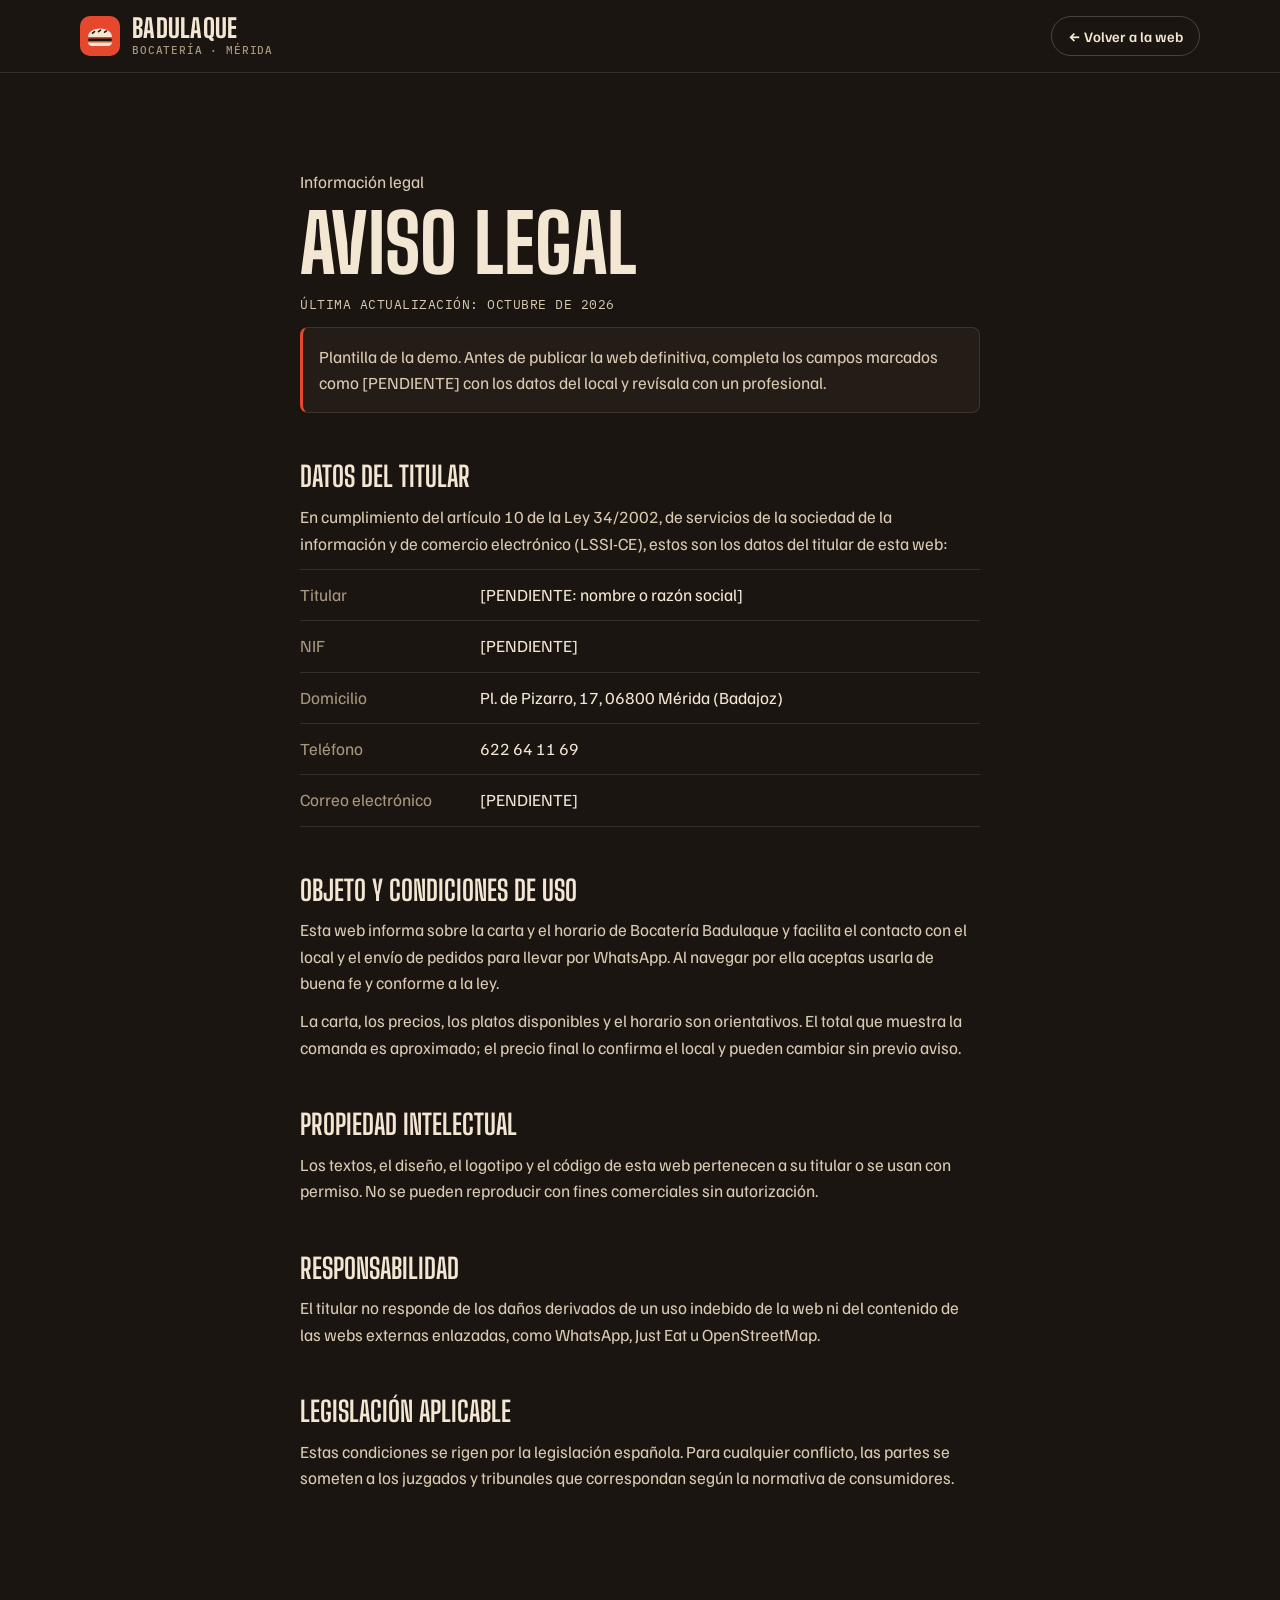
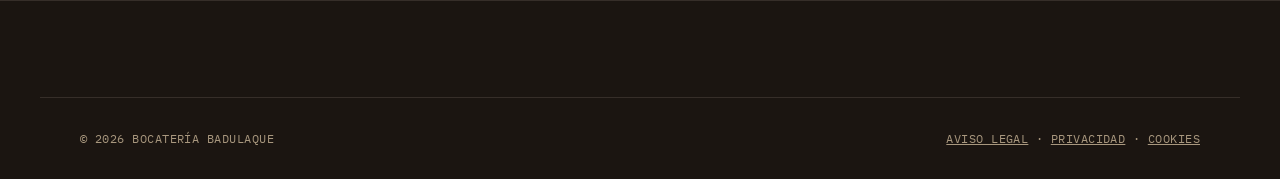
==== aviso-legal.html @ 823ca011 "Web demo de Bocatería Badulaque Co-Authored-By: Claude Opus 5.5 <noreply@anthropic.com> Claude-Sessi" ====
<!doctype html>
<html lang="es">
<head>
  <meta charset="utf-8">
  <meta name="viewport" content="width=device-width, initial-scale=1">
  <title>Aviso legal — Bocatería Badulaque</title>
  <meta name="robots" content="noindex">
  <meta name="theme-color" content="#1B1511">
  <link rel="icon" href="favicon.svg" type="image/svg+xml">
  <link rel="preconnect" href="https://fonts.googleapis.com">
  <link rel="preconnect" href="https://fonts.gstatic.com" crossorigin>
  <link rel="stylesheet" href="https://fonts.googleapis.com/css2?family=Big+Shoulders+Display:wght@700;800;900&family=Familjen+Grotesk:wght@400;500;600&family=IBM+Plex+Mono:wght@400;500&display=swap">
  <link rel="stylesheet" href="style.css">
</head>
<body class="legal-page">
  <header class="site-header is-scrolled">
    <div class="wrap site-header__inner">
      <a class="logo" href="index.html" aria-label="Bocatería Badulaque, volver a la web">
        <img class="logo__mark" src="favicon.svg" alt="" width="40" height="40">
        <span class="logo__word">Badulaque<small>Bocatería · Mérida</small></span>
      </a>
      <a class="btn btn--ghost btn--small" href="index.html">← Volver a la web</a>
    </div>
  </header>
  <main class="legal-doc" id="contenido">
    <p class="eyebrow">Información legal</p>
    <h1>Aviso legal</h1>
    <p class="legal-updated mono">Última actualización: octubre de 2026</p>
    <p class="legal-note">Plantilla de la demo. Antes de publicar la web definitiva, completa los campos marcados como [PENDIENTE] con los datos del local y revísala con un profesional.</p>

    <h2>Datos del titular</h2>
    <p>En cumplimiento del artículo 10 de la Ley 34/2002, de servicios de la sociedad de la información y de comercio electrónico (LSSI-CE), estos son los datos del titular de esta web:</p>
    <dl>
      <div><dt>Titular</dt><dd>[PENDIENTE: nombre o razón social]</dd></div>
      <div><dt>NIF</dt><dd>[PENDIENTE]</dd></div>
      <div><dt>Domicilio</dt><dd>Pl. de Pizarro, 17, 06800 Mérida (Badajoz)</dd></div>
      <div><dt>Teléfono</dt><dd>622 64 11 69</dd></div>
      <div><dt>Correo electrónico</dt><dd>[PENDIENTE]</dd></div>
    </dl>

    <h2>Objeto y condiciones de uso</h2>
    <p>Esta web informa sobre la carta y el horario de Bocatería Badulaque y facilita el contacto con el local y el envío de pedidos para llevar por WhatsApp. Al navegar por ella aceptas usarla de buena fe y conforme a la ley.</p>
    <p>La carta, los precios, los platos disponibles y el horario son orientativos. El total que muestra la comanda es aproximado; el precio final lo confirma el local y pueden cambiar sin previo aviso.</p>

    <h2>Propiedad intelectual</h2>
    <p>Los textos, el diseño, el logotipo y el código de esta web pertenecen a su titular o se usan con permiso. No se pueden reproducir con fines comerciales sin autorización.</p>

    <h2>Responsabilidad</h2>
    <p>El titular no responde de los daños derivados de un uso indebido de la web ni del contenido de las webs externas enlazadas, como WhatsApp, Just Eat u OpenStreetMap.</p>

    <h2>Legislación aplicable</h2>
    <p>Estas condiciones se rigen por la legislación española. Para cualquier conflicto, las partes se someten a los juzgados y tribunales que correspondan según la normativa de consumidores.</p>
  </main>
  <footer class="site-footer">
    <div class="wrap site-footer__bottom mono">
      <p>© 2026 Bocatería Badulaque</p>
      <p><a href="aviso-legal.html">Aviso legal</a> · <a href="privacidad.html">Privacidad</a> · <a href="cookies.html">Cookies</a></p>
    </div>
  </footer>
</body>
</html>
---- style.css ----
/* =========================================================
   Bocatería Badulaque · estilos
   Colores, tipografías y espaciado en :root
   ========================================================= */
:root {
  /* Paleta: corteza tostada + miga + un acento tomate */
  --corteza: #1B1511;
  --corteza-2: #241C16;
  --corteza-3: #33281F;
  --miga: #F3E7D3;
  --miga-2: #D9CAB1;
  --miga-3: #A8977E;
  --tomate: #E5482D;
  --tomate-hover: #F05A3F;
  --tomate-active: #C73B22;
  --linea: rgba(243, 231, 211, .12);
  --linea-fuerte: rgba(243, 231, 211, .22);
  --verde: #8DBF5A;

  --f-display: 'Big Shoulders Display', 'Arial Narrow', sans-serif;
  --f-text: 'Familjen Grotesk', system-ui, sans-serif;
  --f-mono: 'IBM Plex Mono', ui-monospace, monospace;

  --r: 14px;
  --r-s: 8px;
  --r-pill: 999px;

  --s-1: 4px; --s-2: 8px; --s-3: 12px; --s-4: 16px; --s-5: 24px;
  --s-6: 32px; --s-7: 48px; --s-8: 64px; --s-9: 96px; --s-10: 128px;

  --wrap: 1200px;
  --gutter: clamp(16px, 4vw, 40px);
  --ease-out: cubic-bezier(.22, 1, .36, 1);
  --sombra: 0 1px 0 rgba(255,255,255,.04) inset, 0 2px 4px rgba(0,0,0,.25), 0 18px 40px -18px rgba(0,0,0,.6);
}

*, *::before, *::after { box-sizing: border-box; }
html { -webkit-text-size-adjust: 100%; scroll-behavior: smooth; scroll-padding-top: 88px; }
@media (prefers-reduced-motion: reduce) { html { scroll-behavior: auto; } }
body {
  margin: 0;
  background: var(--corteza);
  color: var(--miga);
  font: 400 17px/1.55 var(--f-text);
  -webkit-font-smoothing: antialiased;
  overflow-x: hidden;
}
img, svg { display: block; max-width: 100%; }
a { color: inherit; }
h1, h2, h3, h4, p { margin: 0; }
button, input, select { font: inherit; color: inherit; }
::selection { background: var(--tomate); color: var(--corteza); }

.wrap { width: 100%; max-width: var(--wrap); margin: 0 auto; padding: 0 var(--gutter); }
.mono { font-family: var(--f-mono); font-size: 12.5px; letter-spacing: .04em; text-transform: uppercase; }
.num { font-variant-numeric: tabular-nums; }
.visually-hidden { position: absolute !important; width: 1px; height: 1px; overflow: hidden; clip: rect(0 0 0 0); white-space: nowrap; }
.skip { position: absolute; left: 12px; top: -60px; z-index: 100; background: var(--miga); color: var(--corteza); padding: 10px 14px; border-radius: var(--r-s); }
.skip:focus { top: 12px; }
:focus-visible { outline: 2px solid var(--tomate); outline-offset: 3px; border-radius: 4px; }

/* ---------- Botones ---------- */
.btn {
  --h: 50px;
  display: inline-flex; align-items: center; justify-content: center; gap: var(--s-2);
  min-height: var(--h); padding: 0 var(--s-5);
  border-radius: var(--r-pill); border: 1px solid transparent;
  font-weight: 600; font-size: 16px; text-decoration: none; cursor: pointer;
  transition: background-color .18s, border-color .18s, color .18s, transform .12s var(--ease-out);
  white-space: nowrap;
}
.btn:active { transform: scale(.97); }
.btn--primary { background: var(--tomate); color: var(--corteza); }
.btn--primary:hover { background: var(--tomate-hover); }
.btn--primary:active { background: var(--tomate-active); }
.btn--ghost { border-color: var(--linea-fuerte); color: var(--miga); background: transparent; }
.btn--ghost:hover { border-color: var(--miga-2); background: rgba(243,231,211,.05); }
.btn--small { --h: 40px; padding: 0 var(--s-4); font-size: 14.5px; }
.btn--block { width: 100%; }
.btn[disabled], .btn[aria-disabled="true"] { opacity: .4; cursor: not-allowed; transform: none; }
.linkish { background: none; border: 0; padding: 0; cursor: pointer; text-decoration: underline; text-underline-offset: 3px; font: inherit; }

/* ---------- Barra de propuesta ---------- */
.concept-bar { background: var(--tomate); color: var(--corteza); text-align: center; padding: 6px var(--gutter); font-size: 11.5px; }

/* ---------- Cabecera ---------- */
.site-header { position: sticky; top: 0; z-index: 40; transition: background-color .2s, border-color .2s, backdrop-filter .2s; border-bottom: 1px solid transparent; }
.site-header.is-scrolled { background: rgba(27, 21, 17, .86); backdrop-filter: blur(12px); -webkit-backdrop-filter: blur(12px); border-bottom-color: var(--linea); }
.site-header__inner { display: flex; align-items: center; gap: var(--s-5); min-height: 72px; }
.logo { display: flex; align-items: center; gap: var(--s-3); text-decoration: none; margin-right: auto; }
.logo__mark { width: 40px; height: 40px; }
.logo__word { font: 800 26px/1 var(--f-display); text-transform: uppercase; letter-spacing: .01em; display: flex; flex-direction: column; }
.logo__word small { font: 500 10.5px/1.4 var(--f-mono); letter-spacing: .08em; color: var(--miga-3); margin-top: 2px; }
.site-nav { display: flex; gap: var(--s-5); }
.site-nav a { text-decoration: none; color: var(--miga-2); font-weight: 500; font-size: 15px; padding: 6px 0; border-bottom: 1px solid transparent; transition: color .15s, border-color .15s; }
.site-nav a:hover { color: var(--miga); border-bottom-color: var(--tomate); }

/* ---------- Hero ---------- */
.hero { padding: clamp(32px, 6vw, 72px) 0 clamp(48px, 7vw, 96px); position: relative; }
.hero__grid { display: grid; grid-template-columns: 1.05fr .95fr; gap: clamp(24px, 4vw, 64px); align-items: center; }
.status { display: inline-flex; align-items: center; gap: var(--s-2); padding: 7px 12px 7px 10px; border: 1px solid var(--linea-fuerte); border-radius: var(--r-pill); color: var(--miga-2); margin-bottom: var(--s-6); }
.status__dot { width: 8px; height: 8px; border-radius: 50%; background: var(--miga-3); }
.status[data-state="open"] { color: var(--miga); border-color: rgba(141,191,90,.45); }
.status[data-state="open"] .status__dot { background: var(--verde); box-shadow: 0 0 0 0 rgba(141,191,90,.6); animation: pulse 2.4s infinite; }
@keyframes pulse { 70% { box-shadow: 0 0 0 8px rgba(141,191,90,0); } 100% { box-shadow: 0 0 0 0 rgba(141,191,90,0); } }

.hero__title { font-family: var(--f-display); font-weight: 900; text-transform: uppercase; line-height: .86; letter-spacing: -.01em; font-size: clamp(76px, 12.5vw, 172px); display: flex; flex-direction: column; }
.hero__title span:nth-child(2) { color: var(--tomate); }
.hero__title-small { font-size: clamp(22px, 2.6vw, 34px); font-weight: 700; letter-spacing: .02em; line-height: 1.1; color: var(--miga-2); margin-top: var(--s-4); }
.hero__lead { max-width: 30em; color: var(--miga-2); font-size: clamp(17px, 1.4vw, 19px); margin-top: var(--s-5); }
.hero__actions { display: flex; flex-wrap: wrap; gap: var(--s-3); margin-top: var(--s-6); }
.hero__facts { display: grid; grid-template-columns: repeat(3, auto); justify-content: start; gap: var(--s-6); margin: var(--s-7) 0 0; padding-top: var(--s-5); border-top: 1px solid var(--linea); }
.hero__facts dt { font: 500 11.5px/1 var(--f-mono); letter-spacing: .08em; text-transform: uppercase; color: var(--miga-3); margin-bottom: var(--s-2); }
.hero__facts dd { margin: 0; color: var(--miga-2); font-size: 15px; }
.hero__facts strong { font: 800 30px/1 var(--f-display); color: var(--miga); margin-right: 2px; }

.hero__art { margin: 0; position: relative; }
.hero__art::before { content: ""; position: absolute; inset: 6% 4% 10%; border-radius: 50%; background: radial-gradient(closest-side, rgba(229,72,45,.22), rgba(229,72,45,0)); filter: blur(10px); }
.bocata { position: relative; width: 100%; height: auto; overflow: visible; }
.bocata__shadow { fill: rgba(0,0,0,.45); }
.ticket-tag { position: absolute; right: 4%; top: 6%; display: flex; flex-direction: column; gap: 2px; background: var(--miga); color: var(--corteza); padding: 10px 14px 12px; border-radius: 4px; transform: rotate(6deg); box-shadow: var(--sombra); font-size: 11.5px; }
.ticket-tag span:first-child { font-weight: 500; font-size: 15px; }

/* Montaje del bocata al cargar: cada capa cae en orden */
.js .bocata .layer { transform-box: fill-box; }
.js .bocata.is-built .layer { animation: drop .7s var(--ease-out) both; }
.js .bocata .layer--base { animation-delay: .05s !important; }
.js .bocata .layer--lechuga { animation-delay: .17s !important; }
.js .bocata .layer--tomate { animation-delay: .29s !important; }
.js .bocata .layer--lomo { animation-delay: .41s !important; }
.js .bocata .layer--queso { animation-delay: .53s !important; }
.js .bocata .layer--alioli { animation-delay: .65s !important; }
.js .bocata .layer--top { animation-delay: .8s !important; animation-duration: .8s !important; }
.js .bocata:not(.is-built) .layer { opacity: 0; }
@keyframes drop { from { opacity: 0; transform: translateY(-60px); } 60% { opacity: 1; } to { opacity: 1; transform: none; } }
.bocata:hover .layer--top { transform: translateY(-14px) rotate(-1.5deg); transition: transform .4s var(--ease-out); }
.bocata .layer--top { transition: transform .5s var(--ease-out); }
@media (prefers-reduced-motion: reduce) { .js .bocata .layer { animation: none !important; opacity: 1 !important; } }

/* ---------- Ventajas ---------- */
.perks { list-style: none; margin: 0 auto; display: grid; grid-template-columns: repeat(5, 1fr); border-top: 1px solid var(--linea); border-bottom: 1px solid var(--linea); padding-top: 0; padding-bottom: 0; }
.perks li { padding: var(--s-5) var(--s-4); font-weight: 500; display: flex; flex-direction: column; gap: var(--s-2); border-left: 1px solid var(--linea); font-size: 15.5px; }
.perks li:first-child { border-left: 0; padding-left: 0; }
.perks__k { color: var(--tomate); }

/* ---------- Secciones ---------- */
.section { padding: clamp(80px, 10vw, 144px) 0; }
.section__head { max-width: 720px; margin-bottom: var(--s-8); }
.eyebrow { color: var(--tomate); margin-bottom: var(--s-4); }
.section__title { font: 800 clamp(44px, 6vw, 84px)/.92 var(--f-display); text-transform: uppercase; letter-spacing: -.005em; }
.section__lead { color: var(--miga-2); margin-top: var(--s-5); max-width: 36em; font-size: 18px; }

/* ---------- Carta + comanda ---------- */
.carta__grid { display: grid; grid-template-columns: minmax(0, 1fr) 380px; gap: clamp(24px, 4vw, 56px); align-items: start; }
.tabs { display: flex; gap: var(--s-2); flex-wrap: wrap; margin-bottom: var(--s-6); }
.tab { min-height: 42px; padding: 0 var(--s-4); border-radius: var(--r-pill); border: 1px solid var(--linea-fuerte); background: transparent; cursor: pointer; font-weight: 500; font-size: 15px; color: var(--miga-2); transition: background-color .15s, color .15s, border-color .15s; }
.tab:hover { color: var(--miga); border-color: var(--miga-3); }
.tab[aria-selected="true"] { background: var(--miga); color: var(--corteza); border-color: var(--miga); }
.tab .num { opacity: .55; margin-left: 6px; font-size: 13px; }

.carta__panel { min-height: 420px; transition: opacity .15s, transform .15s; }
.carta__panel.is-leaving { opacity: 0; transform: translateY(6px); }
.carta__intro { color: var(--miga-2); margin-bottom: var(--s-5); max-width: 38em; }
.items { list-style: none; margin: 0; padding: 0; border-top: 1px solid var(--linea); }
.item { display: grid; grid-template-columns: 1fr auto auto; gap: var(--s-4); align-items: center; padding: var(--s-5) 0; border-bottom: 1px solid var(--linea); }
.item h3 { font: 700 26px/1.05 var(--f-display); text-transform: uppercase; letter-spacing: .01em; }
.item h3 .badge { font: 500 10.5px/1 var(--f-mono); letter-spacing: .08em; vertical-align: middle; margin-left: 8px; padding: 4px 6px; border-radius: 4px; background: var(--tomate); color: var(--corteza); position: relative; top: -3px; }
.item p { color: var(--miga-3); font-size: 15px; margin-top: 4px; }
.item__price { font: 500 16px/1 var(--f-mono); color: var(--miga); }
.add { width: 44px; height: 44px; border-radius: 50%; border: 1px solid var(--linea-fuerte); background: transparent; cursor: pointer; display: grid; place-items: center; transition: background-color .15s, border-color .15s, transform .12s var(--ease-out); position: relative; }
.add:hover { background: var(--tomate); border-color: var(--tomate); color: var(--corteza); }
.add:active { transform: scale(.9); }
.add svg { width: 16px; height: 16px; }
.add[data-qty]:not([data-qty="0"])::after { content: attr(data-qty); position: absolute; top: -4px; right: -4px; min-width: 20px; height: 20px; padding: 0 5px; border-radius: 10px; background: var(--miga); color: var(--corteza); font: 600 11.5px/20px var(--f-mono); text-align: center; }
.carta__note { color: var(--miga-3); margin-top: var(--s-5); font-size: 11.5px; }

.comanda { position: sticky; top: 96px; }
.comanda__paper {
  background: var(--miga); color: var(--corteza);
  padding: var(--s-6) var(--s-5) var(--s-5);
  border-radius: 4px 4px 0 0; position: relative; box-shadow: var(--sombra);
}
.comanda__paper::after { content: ""; position: absolute; left: 0; right: 0; bottom: -10px; height: 10px; background: radial-gradient(circle at 7px 0, transparent 6px, var(--miga) 6.5px) 0 0 / 14px 10px repeat-x; }
.comanda__head { display: flex; justify-content: space-between; padding-bottom: var(--s-4); border-bottom: 1px dashed rgba(27,21,17,.35); font-size: 11.5px; }
.comanda__head p:first-child { font-weight: 500; font-size: 13px; }
.comanda__empty { padding: var(--s-6) 0; color: #6B5A45; font-size: 15px; }
.comanda__lines { list-style: none; margin: 0; padding: var(--s-3) 0; }
.comanda__lines li { display: grid; grid-template-columns: auto 1fr auto auto; gap: var(--s-3); align-items: center; padding: 8px 0; font-size: 15px; }
.comanda__lines .q { font: 500 13px/1 var(--f-mono); }
.comanda__lines .p { font: 500 13.5px/1 var(--f-mono); font-variant-numeric: tabular-nums; }
.comanda__lines button { width: 28px; height: 28px; border-radius: 50%; border: 1px solid rgba(27,21,17,.25); background: transparent; cursor: pointer; display: grid; place-items: center; color: var(--corteza); transition: background-color .15s; }
.comanda__lines button:hover { background: rgba(27,21,17,.08); }
.comanda__lines li.is-new { animation: lineIn .35s var(--ease-out); }
@keyframes lineIn { from { background: rgba(229,72,45,.18); } to { background: transparent; } }
.comanda__total { display: flex; justify-content: space-between; align-items: baseline; padding: var(--s-4) 0; border-top: 1px dashed rgba(27,21,17,.35); border-bottom: 1px dashed rgba(27,21,17,.35); }
.comanda__total strong { font: 800 34px/1 var(--f-display); letter-spacing: 0; text-transform: none; }
.comanda__fields { display: grid; grid-template-columns: 1fr 1fr; gap: var(--s-3); margin: var(--s-5) 0; }
.comanda__fields label { display: flex; flex-direction: column; gap: 6px; }
.comanda__fields .mono { font-size: 10.5px; color: #6B5A45; }
.comanda__fields input, .comanda__fields select { min-height: 44px; padding: 0 12px; border-radius: var(--r-s); border: 1px solid rgba(27,21,17,.25); background: #FBF4E8; color: var(--corteza); width: 100%; }
.comanda__fields input:focus-visible, .comanda__fields select:focus-visible { outline: 2px solid var(--tomate); outline-offset: 1px; }
.comanda .btn--primary { color: var(--corteza); }
.comanda__clear { display: block; margin: var(--s-3) auto 0; background: none; border: 0; cursor: pointer; color: #6B5A45; text-decoration: underline; text-underline-offset: 3px; font-size: 11.5px; }
.comanda__clear:hover { color: var(--corteza); }

/* ---------- Opiniones ---------- */
.opiniones { background: var(--corteza-2); border-top: 1px solid var(--linea); border-bottom: 1px solid var(--linea); }
.opiniones__grid { display: grid; grid-template-columns: 5fr 7fr; gap: clamp(32px, 5vw, 80px); align-items: start; }
.score { font: 900 clamp(140px, 18vw, 240px)/.8 var(--f-display); color: var(--tomate); display: flex; align-items: flex-start; }
.score small { font-size: .28em; color: var(--miga-3); margin-left: 8px; margin-top: .3em; }
.score__meta { color: var(--miga-2); margin-top: var(--s-5); max-width: 22em; }
.opiniones__quotes { display: grid; grid-template-columns: 1fr 1fr; gap: var(--s-4); }
.quote { margin: 0; padding: var(--s-6); border: 1px solid var(--linea); border-radius: var(--r); background: var(--corteza); }
.quote p { font: 700 clamp(26px, 2.6vw, 34px)/1.05 var(--f-display); text-transform: uppercase; }
.quote footer { color: var(--miga-3); margin-top: var(--s-5); font-size: 11.5px; }
.quote--big { grid-column: 1 / -1; padding: var(--s-7) var(--s-6); }
.quote--big p { font-size: clamp(40px, 5vw, 68px); line-height: .95; }
.quote--tags > p.mono { font: 500 11.5px/1.4 var(--f-mono); text-transform: uppercase; color: var(--tomate); margin-bottom: var(--s-4); }
.quote--tags ul { list-style: none; margin: 0; padding: 0; display: flex; flex-wrap: wrap; gap: var(--s-2); }
.quote--tags li { padding: 6px 12px; border-radius: var(--r-pill); border: 1px solid var(--linea-fuerte); font-size: 14.5px; }

/* ---------- Horario y mapa ---------- */
.donde__grid { display: grid; grid-template-columns: 1fr 1fr; gap: clamp(32px, 5vw, 80px); align-items: stretch; }
.hours { width: 100%; border-collapse: collapse; margin-top: var(--s-6); }
.hours th, .hours td { text-align: left; padding: 14px 0; border-bottom: 1px solid var(--linea); font-weight: 400; }
.hours td { text-align: right; font-family: var(--f-mono); font-size: 15px; }
.hours th { color: var(--miga-2); }
.hours tr.is-today th, .hours tr.is-today td { color: var(--miga); font-weight: 600; }
.hours tr.is-today th::before { content: "Hoy"; font: 500 10.5px/1 var(--f-mono); letter-spacing: .08em; text-transform: uppercase; background: var(--tomate); color: var(--corteza); padding: 3px 6px; border-radius: 4px; margin-right: 10px; position: relative; top: -2px; }
.donde__actions { display: flex; flex-wrap: wrap; gap: var(--s-3); margin-top: var(--s-6); }
.map { position: relative; min-height: 420px; border-radius: var(--r); overflow: hidden; border: 1px solid var(--linea); background:
  repeating-linear-gradient(0deg, transparent 0 39px, rgba(243,231,211,.05) 39px 40px),
  repeating-linear-gradient(90deg, transparent 0 39px, rgba(243,231,211,.05) 39px 40px),
  var(--corteza-2); }
.map iframe { position: absolute; inset: 0; width: 100%; height: 100%; border: 0; filter: grayscale(.4) contrast(1.05); }
.map__placeholder { position: absolute; inset: 0; display: flex; flex-direction: column; align-items: center; justify-content: center; gap: var(--s-4); text-align: center; padding: var(--s-6); color: var(--miga-2); }
.map__placeholder::before { content: ""; width: 18px; height: 18px; border-radius: 50% 50% 50% 0; background: var(--tomate); transform: rotate(-45deg); box-shadow: 0 0 0 10px rgba(229,72,45,.15); margin-bottom: var(--s-3); }
.map__link { color: var(--miga-3); font-size: 11.5px; }
.map__link:hover { color: var(--miga); }

/* ---------- FAQ ---------- */
.faq { padding-top: 0; }
.faq__grid { display: grid; grid-template-columns: 5fr 7fr; gap: clamp(32px, 5vw, 80px); border-top: 1px solid var(--linea); padding-top: clamp(64px, 8vw, 112px); }
.faq__list details { border-bottom: 1px solid var(--linea); }
.faq__list details:first-child { border-top: 1px solid var(--linea); }
.faq__list summary { list-style: none; cursor: pointer; padding: var(--s-5) 40px var(--s-5) 0; font-weight: 600; font-size: 19px; position: relative; transition: color .15s; }
.faq__list summary::-webkit-details-marker { display: none; }
.faq__list summary::after { content: ""; position: absolute; right: 6px; top: 50%; width: 12px; height: 12px; border-right: 2px solid var(--tomate); border-bottom: 2px solid var(--tomate); transform: translateY(-70%) rotate(45deg); transition: transform .25s var(--ease-out); }
.faq__list details[open] summary::after { transform: translateY(-30%) rotate(-135deg); }
.faq__list summary:hover { color: var(--tomate-hover); }
.faq__list details p { color: var(--miga-2); padding: 0 40px var(--s-5) 0; max-width: 36em; }

/* ---------- Pie ---------- */
.site-footer { border-top: 1px solid var(--linea); padding-top: var(--s-8); }
.site-footer__top { display: flex; justify-content: space-between; align-items: flex-end; gap: var(--s-6); flex-wrap: wrap; }
.site-footer__big { font: 900 clamp(72px, 15vw, 200px)/.8 var(--f-display); text-transform: uppercase; color: var(--corteza-3); letter-spacing: -.01em; }
.site-footer__cols { display: flex; gap: var(--s-7); color: var(--miga-2); padding-bottom: var(--s-3); }
.site-footer__cols a { text-decoration: none; }
.site-footer__cols a:hover { color: var(--tomate-hover); }
.site-footer__bottom { display: flex; justify-content: space-between; gap: var(--s-4); flex-wrap: wrap; padding-top: var(--s-6); padding-bottom: var(--s-6); margin-top: var(--s-6); border-top: 1px solid var(--linea); color: var(--miga-3); font-size: 11.5px; }
.site-footer__bottom a, .site-footer__bottom .linkish { color: var(--miga-3); text-transform: uppercase; letter-spacing: .04em; }
.site-footer__bottom a:hover, .site-footer__bottom .linkish:hover { color: var(--miga); }

/* ---------- CTA móvil ---------- */
.mobile-cta { display: none; }

/* ---------- Banner contenido externo ---------- */
.cookie-banner { position: fixed; left: 16px; right: 16px; bottom: 16px; z-index: 60; max-width: 520px; margin-left: auto; background: var(--miga); color: var(--corteza); padding: var(--s-5); border-radius: var(--r); box-shadow: var(--sombra); display: flex; flex-direction: column; gap: var(--s-4); font-size: 15px; animation: bannerIn .3s var(--ease-out); }
.cookie-banner[hidden] { display: none; }
.cookie-banner.is-leaving { opacity: 0; transform: translateY(8px); transition: opacity .18s, transform .18s; }
.cookie-banner__actions { display: flex; gap: var(--s-2); justify-content: flex-end; }
.cookie-banner .btn--ghost { color: var(--corteza); border-color: rgba(27,21,17,.3); }
.cookie-banner .btn--ghost:hover { background: rgba(27,21,17,.06); border-color: var(--corteza); }
@keyframes bannerIn { from { opacity: 0; transform: translateY(12px); } }

/* ---------- Entradas al hacer scroll ---------- */
.js .reveal { opacity: 0; transform: translateY(18px); transition: opacity .6s var(--ease-out), transform .6s var(--ease-out); }
.js .reveal.is-in { opacity: 1; transform: none; }
@media (prefers-reduced-motion: reduce) { .js .reveal { opacity: 1; transform: none; transition: none; } }

/* ---------- Páginas legales ---------- */
.legal-doc { max-width: 760px; margin: 0 auto; padding: var(--s-9) var(--gutter); }
.legal-doc h1 { font: 800 clamp(48px, 7vw, 80px)/.9 var(--f-display); text-transform: uppercase; }
.legal-doc h2 { font: 700 28px/1.1 var(--f-display); text-transform: uppercase; margin: var(--s-7) 0 var(--s-3); }
.legal-doc p, .legal-doc li { color: var(--miga-2); margin-bottom: var(--s-3); }
.legal-updated { color: var(--miga-3); margin: var(--s-4) 0 var(--s-5); }
.legal-note { background: var(--corteza-2); border: 1px solid var(--linea); border-left: 3px solid var(--tomate); padding: var(--s-4); border-radius: var(--r-s); }
.legal-doc dl { margin: 0; border-top: 1px solid var(--linea); }
.legal-doc dl div { display: grid; grid-template-columns: 180px 1fr; padding: 12px 0; border-bottom: 1px solid var(--linea); }
.legal-doc dt { color: var(--miga-3); }
.legal-doc dd { margin: 0; }
.legal-doc table { width: 100%; border-collapse: collapse; font-size: 15px; display: block; overflow-x: auto; }
.legal-doc th, .legal-doc td { text-align: left; padding: 10px 12px 10px 0; border-bottom: 1px solid var(--linea); vertical-align: top; }
.legal-doc th { color: var(--miga-3); font-weight: 500; }
.legal-doc a { color: var(--tomate-hover); }
.legal-page .site-header { position: static; }

/* =========================================================
   Responsive
   ========================================================= */
@media (max-width: 1040px) {
  .carta__grid { grid-template-columns: minmax(0, 1fr) 330px; }
  .perks { grid-template-columns: repeat(3, 1fr); }
  .perks li:nth-child(4) { border-left: 0; padding-left: 0; }
  .perks li:nth-child(n+4) { border-top: 1px solid var(--linea); }
}

@media (max-width: 860px) {
  .site-nav { display: none; }
  .hero__grid { grid-template-columns: 1fr; }
  .hero__art { order: -1; max-width: 380px; margin: 0 auto -8px; width: 92%; }
  .hero__copy { text-align: left; }
  .carta__grid { grid-template-columns: minmax(0, 1fr); }
  .carta__menu { min-width: 0; }
  .comanda { position: static; }
  .opiniones__grid, .donde__grid, .faq__grid { grid-template-columns: minmax(0, 1fr); }
  .map { min-height: 320px; }
  .mobile-cta {
    position: fixed; left: 12px; right: 12px; bottom: 12px; z-index: 50;
    display: flex; justify-content: space-between; align-items: center;
    min-height: 56px; padding: 0 var(--s-5); border-radius: var(--r-pill);
    background: var(--tomate); color: var(--corteza); text-decoration: none; font-weight: 600;
    box-shadow: 0 10px 30px -8px rgba(0,0,0,.6);
    transform: translateY(140%); transition: transform .3s var(--ease-out);
  }
  .mobile-cta.is-visible { transform: none; }
  .mobile-cta:active { background: var(--tomate-active); }
  .mobile-cta .num { font-family: var(--f-mono); font-size: 14px; }
  body { padding-bottom: 0; }
}

@media (max-width: 560px) {
  body { font-size: 16px; }
  .site-header__inner { min-height: 64px; gap: var(--s-3); }
  .logo__word { font-size: 22px; }
  .logo__word small { display: none; }
  .logo__mark { width: 34px; height: 34px; }
  .site-header .btn--small { padding: 0 14px; font-size: 14px; }
  .hero__title { font-size: clamp(64px, 21vw, 96px); }
  .hero__actions .btn { flex: 1 1 100%; }
  .hero__facts { grid-template-columns: 1fr 1fr; gap: var(--s-5); }
  .hero__facts div:first-child { grid-column: 1 / -1; }
  .perks { grid-template-columns: 1fr 1fr; }
  .perks li { border-left: 0 !important; padding-left: 0 !important; border-top: 1px solid var(--linea); }
  .perks li:nth-child(-n+2) { border-top: 0; }
  .perks li:nth-child(even) { padding-left: var(--s-4) !important; border-left: 1px solid var(--linea) !important; }
  .perks li:last-child { grid-column: 1 / -1; }
  .section__head { margin-bottom: var(--s-6); }
  .tabs { flex-wrap: nowrap; overflow-x: auto; margin-left: calc(-1 * var(--gutter)); margin-right: calc(-1 * var(--gutter)); padding: 0 var(--gutter) 4px; scrollbar-width: none; }
  .tabs::-webkit-scrollbar { display: none; }
  .tab { flex: 0 0 auto; }
  .item { grid-template-columns: 1fr auto; row-gap: var(--s-3); }
  .item > div { grid-column: 1 / -1; }
  .item h3 { font-size: 24px; }
  .opiniones__quotes { grid-template-columns: 1fr; }
  .quote { padding: var(--s-5); }
  .quote--big { padding: var(--s-6) var(--s-5); }
  .comanda__fields { grid-template-columns: 1fr 1fr; }
  .site-footer__cols { flex-direction: column; gap: var(--s-4); }
  .legal-doc dl div { grid-template-columns: 1fr; gap: 2px; }
}
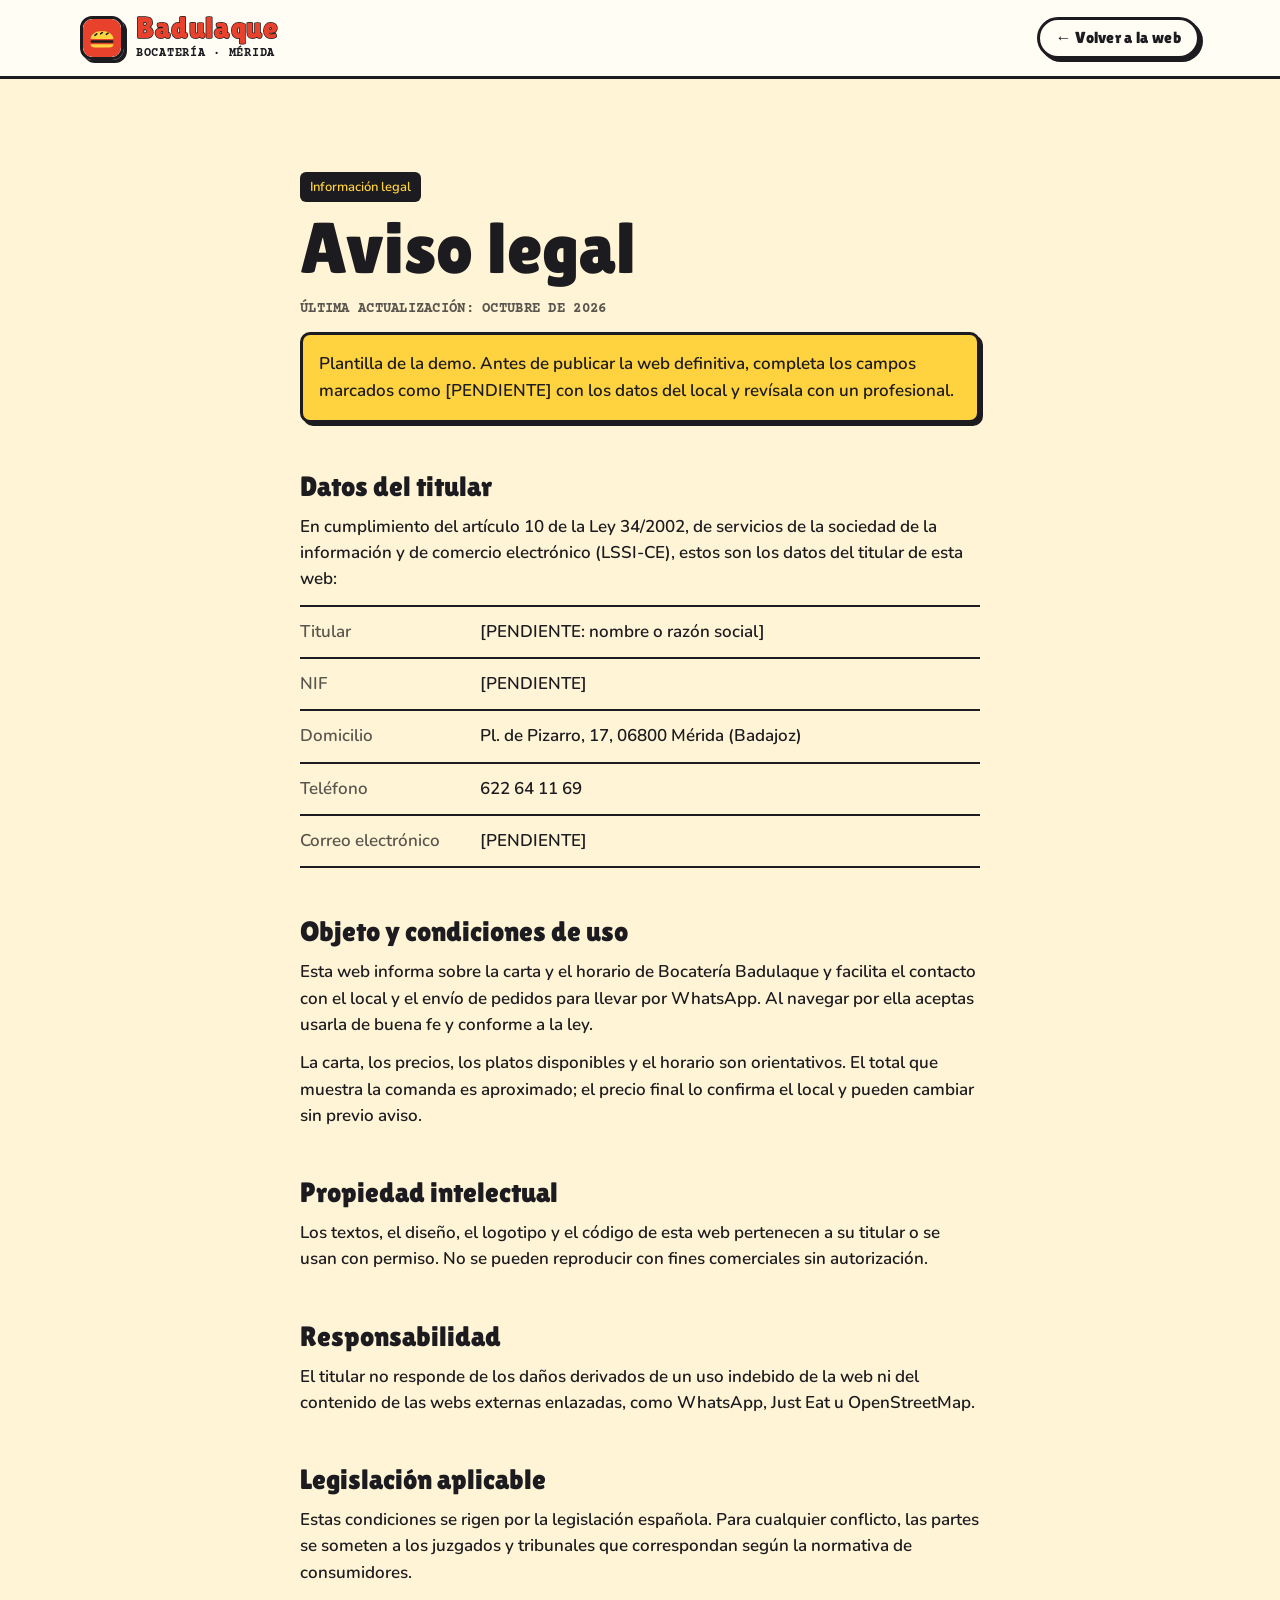
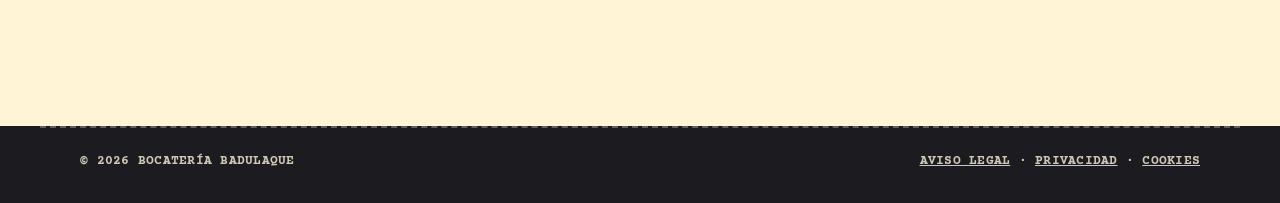
==== commit 5c3de831: "Ambienta la web como la tienda de barrio de los dibujos Fachada ilustrada con mascota propia, carta " ====
--- a/aviso-legal.html
+++ b/aviso-legal.html
@@ -5,11 +5,11 @@
   <meta name="viewport" content="width=device-width, initial-scale=1">
   <title>Aviso legal — Bocatería Badulaque</title>
   <meta name="robots" content="noindex">
-  <meta name="theme-color" content="#1B1511">
+  <meta name="theme-color" content="#FFFDF4">
   <link rel="icon" href="favicon.svg" type="image/svg+xml">
   <link rel="preconnect" href="https://fonts.googleapis.com">
   <link rel="preconnect" href="https://fonts.gstatic.com" crossorigin>
-  <link rel="stylesheet" href="https://fonts.googleapis.com/css2?family=Big+Shoulders+Display:wght@700;800;900&family=Familjen+Grotesk:wght@400;500;600&family=IBM+Plex+Mono:wght@400;500&display=swap">
+  <link rel="stylesheet" href="https://fonts.googleapis.com/css2?family=Lilita+One&family=Nunito:wght@500;700;800;900&family=Courier+Prime:wght@400;700&display=swap">
   <link rel="stylesheet" href="style.css">
 </head>
 <body class="legal-page">
--- a/style.css
+++ b/style.css
@@ -1,28 +1,31 @@
 /* =========================================================
    Bocatería Badulaque · estilos
+   Estética de tienda de barrio en dibujo animado: trazo negro
+   grueso, colores planos y sombras sólidas.
    Colores, tipografías y espaciado en :root
    ========================================================= */
 :root {
-  /* Paleta: corteza tostada + miga + un acento tomate */
-  --corteza: #1B1511;
-  --corteza-2: #241C16;
-  --corteza-3: #33281F;
-  --miga: #F3E7D3;
-  --miga-2: #D9CAB1;
-  --miga-3: #A8977E;
-  --tomate: #E5482D;
-  --tomate-hover: #F05A3F;
-  --tomate-active: #C73B22;
-  --linea: rgba(243, 231, 211, .12);
-  --linea-fuerte: rgba(243, 231, 211, .22);
-  --verde: #8DBF5A;
-
-  --f-display: 'Big Shoulders Display', 'Arial Narrow', sans-serif;
-  --f-text: 'Familjen Grotesk', system-ui, sans-serif;
-  --f-mono: 'IBM Plex Mono', ui-monospace, monospace;
-
-  --r: 14px;
-  --r-s: 8px;
+  --tinta: #1C1B1F;
+  --cielo: #7CC8F0;
+  --cielo-2: #A9DCF6;
+  --amarillo: #FFD23F;
+  --amarillo-2: #FFE27A;
+  --rojo: #E8412C;
+  --verde: #2E9D57;
+  --crema: #FFF4D6;
+  --papel: #FFFDF4;
+  --madera: #7A5A3A;
+  --gris: #5A564E;
+
+  --f-display: 'Lilita One', 'Arial Rounded MT Bold', sans-serif;
+  --f-text: 'Nunito', system-ui, sans-serif;
+  --f-mono: 'Courier Prime', 'Courier New', monospace;
+
+  --trazo: 3px solid var(--tinta);
+  --sombra: 5px 5px 0 var(--tinta);
+  --sombra-s: 3px 3px 0 var(--tinta);
+  --r: 18px;
+  --r-s: 10px;
   --r-pill: 999px;
 
   --s-1: 4px; --s-2: 8px; --s-3: 12px; --s-4: 16px; --s-5: 24px;
@@ -30,8 +33,8 @@
 
   --wrap: 1200px;
   --gutter: clamp(16px, 4vw, 40px);
+  --rebote: cubic-bezier(.34, 1.56, .64, 1);
   --ease-out: cubic-bezier(.22, 1, .36, 1);
-  --sombra: 0 1px 0 rgba(255,255,255,.04) inset, 0 2px 4px rgba(0,0,0,.25), 0 18px 40px -18px rgba(0,0,0,.6);
 }
 
 *, *::before, *::after { box-sizing: border-box; }
@@ -39,9 +42,9 @@
 @media (prefers-reduced-motion: reduce) { html { scroll-behavior: auto; } }
 body {
   margin: 0;
-  background: var(--corteza);
-  color: var(--miga);
-  font: 400 17px/1.55 var(--f-text);
+  background: var(--crema);
+  color: var(--tinta);
+  font: 600 17px/1.55 var(--f-text);
   -webkit-font-smoothing: antialiased;
   overflow-x: hidden;
 }
@@ -49,313 +52,320 @@
 a { color: inherit; }
 h1, h2, h3, h4, p { margin: 0; }
 button, input, select { font: inherit; color: inherit; }
-::selection { background: var(--tomate); color: var(--corteza); }
+::selection { background: var(--amarillo); color: var(--tinta); }
 
 .wrap { width: 100%; max-width: var(--wrap); margin: 0 auto; padding: 0 var(--gutter); }
-.mono { font-family: var(--f-mono); font-size: 12.5px; letter-spacing: .04em; text-transform: uppercase; }
+.mono { font-family: var(--f-mono); font-size: 14px; font-weight: 700; letter-spacing: .02em; text-transform: uppercase; }
 .num { font-variant-numeric: tabular-nums; }
 .visually-hidden { position: absolute !important; width: 1px; height: 1px; overflow: hidden; clip: rect(0 0 0 0); white-space: nowrap; }
-.skip { position: absolute; left: 12px; top: -60px; z-index: 100; background: var(--miga); color: var(--corteza); padding: 10px 14px; border-radius: var(--r-s); }
+.skip { position: absolute; left: 12px; top: -60px; z-index: 100; background: var(--amarillo); border: var(--trazo); padding: 10px 14px; border-radius: var(--r-s); }
 .skip:focus { top: 12px; }
-:focus-visible { outline: 2px solid var(--tomate); outline-offset: 3px; border-radius: 4px; }
-
-/* ---------- Botones ---------- */
+:focus-visible { outline: 3px solid var(--rojo); outline-offset: 3px; border-radius: 6px; }
+
+/* ---------- Botones: trazo grueso y sombra sólida ---------- */
 .btn {
-  --h: 50px;
+  --h: 52px;
   display: inline-flex; align-items: center; justify-content: center; gap: var(--s-2);
   min-height: var(--h); padding: 0 var(--s-5);
-  border-radius: var(--r-pill); border: 1px solid transparent;
-  font-weight: 600; font-size: 16px; text-decoration: none; cursor: pointer;
-  transition: background-color .18s, border-color .18s, color .18s, transform .12s var(--ease-out);
+  border-radius: var(--r-pill); border: var(--trazo);
+  box-shadow: var(--sombra-s);
+  font: 400 19px/1 var(--f-display); letter-spacing: .02em; text-decoration: none; cursor: pointer;
+  transition: transform .12s var(--ease-out), box-shadow .12s var(--ease-out), background-color .15s;
   white-space: nowrap;
 }
-.btn:active { transform: scale(.97); }
-.btn--primary { background: var(--tomate); color: var(--corteza); }
-.btn--primary:hover { background: var(--tomate-hover); }
-.btn--primary:active { background: var(--tomate-active); }
-.btn--ghost { border-color: var(--linea-fuerte); color: var(--miga); background: transparent; }
-.btn--ghost:hover { border-color: var(--miga-2); background: rgba(243,231,211,.05); }
-.btn--small { --h: 40px; padding: 0 var(--s-4); font-size: 14.5px; }
+.btn:hover { transform: translate(-2px, -2px); box-shadow: 5px 5px 0 var(--tinta); }
+.btn:active { transform: translate(3px, 3px); box-shadow: 0 0 0 var(--tinta); }
+.btn--primary { background: var(--amarillo); color: var(--tinta); }
+.btn--primary:hover { background: var(--amarillo-2); }
+.btn--ghost { background: var(--papel); color: var(--tinta); }
+.btn--ghost:hover { background: #fff; }
+.btn--small { --h: 42px; padding: 0 var(--s-4); font-size: 16px; }
 .btn--block { width: 100%; }
-.btn[disabled], .btn[aria-disabled="true"] { opacity: .4; cursor: not-allowed; transform: none; }
+.btn[disabled] { opacity: .45; cursor: not-allowed; transform: none; box-shadow: var(--sombra-s); }
 .linkish { background: none; border: 0; padding: 0; cursor: pointer; text-decoration: underline; text-underline-offset: 3px; font: inherit; }
 
 /* ---------- Barra de propuesta ---------- */
-.concept-bar { background: var(--tomate); color: var(--corteza); text-align: center; padding: 6px var(--gutter); font-size: 11.5px; }
+.concept-bar { background: var(--tinta); color: var(--amarillo); text-align: center; padding: 6px var(--gutter); font-size: 12.5px; }
 
 /* ---------- Cabecera ---------- */
-.site-header { position: sticky; top: 0; z-index: 40; transition: background-color .2s, border-color .2s, backdrop-filter .2s; border-bottom: 1px solid transparent; }
-.site-header.is-scrolled { background: rgba(27, 21, 17, .86); backdrop-filter: blur(12px); -webkit-backdrop-filter: blur(12px); border-bottom-color: var(--linea); }
-.site-header__inner { display: flex; align-items: center; gap: var(--s-5); min-height: 72px; }
+.site-header { position: sticky; top: 0; z-index: 40; background: var(--cielo); transition: box-shadow .2s, background-color .2s; }
+.site-header.is-scrolled { background: var(--papel); box-shadow: 0 3px 0 var(--tinta); }
+.site-header__inner { display: flex; align-items: center; gap: var(--s-5); min-height: 76px; }
 .logo { display: flex; align-items: center; gap: var(--s-3); text-decoration: none; margin-right: auto; }
-.logo__mark { width: 40px; height: 40px; }
-.logo__word { font: 800 26px/1 var(--f-display); text-transform: uppercase; letter-spacing: .01em; display: flex; flex-direction: column; }
-.logo__word small { font: 500 10.5px/1.4 var(--f-mono); letter-spacing: .08em; color: var(--miga-3); margin-top: 2px; }
-.site-nav { display: flex; gap: var(--s-5); }
-.site-nav a { text-decoration: none; color: var(--miga-2); font-weight: 500; font-size: 15px; padding: 6px 0; border-bottom: 1px solid transparent; transition: color .15s, border-color .15s; }
-.site-nav a:hover { color: var(--miga); border-bottom-color: var(--tomate); }
-
-/* ---------- Hero ---------- */
-.hero { padding: clamp(32px, 6vw, 72px) 0 clamp(48px, 7vw, 96px); position: relative; }
-.hero__grid { display: grid; grid-template-columns: 1.05fr .95fr; gap: clamp(24px, 4vw, 64px); align-items: center; }
-.status { display: inline-flex; align-items: center; gap: var(--s-2); padding: 7px 12px 7px 10px; border: 1px solid var(--linea-fuerte); border-radius: var(--r-pill); color: var(--miga-2); margin-bottom: var(--s-6); }
-.status__dot { width: 8px; height: 8px; border-radius: 50%; background: var(--miga-3); }
-.status[data-state="open"] { color: var(--miga); border-color: rgba(141,191,90,.45); }
-.status[data-state="open"] .status__dot { background: var(--verde); box-shadow: 0 0 0 0 rgba(141,191,90,.6); animation: pulse 2.4s infinite; }
-@keyframes pulse { 70% { box-shadow: 0 0 0 8px rgba(141,191,90,0); } 100% { box-shadow: 0 0 0 0 rgba(141,191,90,0); } }
-
-.hero__title { font-family: var(--f-display); font-weight: 900; text-transform: uppercase; line-height: .86; letter-spacing: -.01em; font-size: clamp(76px, 12.5vw, 172px); display: flex; flex-direction: column; }
-.hero__title span:nth-child(2) { color: var(--tomate); }
-.hero__title-small { font-size: clamp(22px, 2.6vw, 34px); font-weight: 700; letter-spacing: .02em; line-height: 1.1; color: var(--miga-2); margin-top: var(--s-4); }
-.hero__lead { max-width: 30em; color: var(--miga-2); font-size: clamp(17px, 1.4vw, 19px); margin-top: var(--s-5); }
+.logo__mark { width: 44px; height: 44px; border: var(--trazo); border-radius: 12px; box-shadow: var(--sombra-s); }
+.logo__word { font: 400 30px/1 var(--f-display); color: var(--rojo); -webkit-text-stroke: 1.5px var(--tinta); paint-order: stroke fill; display: flex; flex-direction: column; letter-spacing: .02em; }
+.logo__word small { font: 700 12px/1.4 var(--f-mono); color: var(--tinta); -webkit-text-stroke: 0; letter-spacing: .06em; text-transform: uppercase; margin-top: 3px; }
+.site-nav { display: flex; gap: var(--s-2); }
+.site-nav a { text-decoration: none; font-weight: 800; font-size: 16px; padding: 8px 14px; border-radius: var(--r-pill); border: 3px solid transparent; transition: border-color .15s, background-color .15s; }
+.site-nav a:hover { border-color: var(--tinta); background: var(--papel); }
+
+/* ---------- Inicio: cielo, nubes y fachada ---------- */
+.hero { position: relative; overflow: hidden; background: linear-gradient(var(--cielo) 0 70%, var(--cielo-2)); padding: clamp(24px, 5vw, 56px) 0 0; border-bottom: var(--trazo); }
+.nubes span { position: absolute; display: block; width: 180px; height: 56px; background: #fff; border-radius: 999px; opacity: .95; animation: nube 60s linear infinite; }
+.nubes span::before, .nubes span::after { content: ""; position: absolute; background: #fff; border-radius: 50%; }
+.nubes span::before { width: 84px; height: 84px; left: 28px; top: -40px; }
+.nubes span::after { width: 64px; height: 64px; left: 92px; top: -26px; }
+.nubes span:nth-child(1) { top: 90px; left: -10%; }
+.nubes span:nth-child(2) { top: 230px; left: 40%; transform: scale(.7); animation-duration: 80s; animation-delay: -30s; }
+.nubes span:nth-child(3) { top: 60px; left: 75%; transform: scale(.85); animation-duration: 70s; animation-delay: -50s; }
+@keyframes nube { from { translate: -30vw 0; } to { translate: 110vw 0; } }
+@media (prefers-reduced-motion: reduce) { .nubes span { animation: none; } }
+
+.hero__grid { position: relative; display: grid; grid-template-columns: 1fr 1.15fr; gap: clamp(24px, 4vw, 56px); align-items: end; }
+.hero__copy { padding-bottom: clamp(40px, 6vw, 80px); }
+.status { display: inline-flex; align-items: center; gap: var(--s-2); padding: 8px 14px 8px 12px; background: var(--papel); border: var(--trazo); border-radius: var(--r-pill); box-shadow: var(--sombra-s); margin-bottom: var(--s-5); font-size: 13px; }
+.status__dot { width: 12px; height: 12px; border-radius: 50%; background: var(--rojo); border: 2px solid var(--tinta); }
+.status[data-state="open"] .status__dot { background: #4CD964; animation: parpadeo 1.6s steps(2) infinite; }
+@keyframes parpadeo { 50% { background: #2E9D57; } }
+
+.hero__title { font-family: var(--f-display); font-weight: 400; line-height: .92; font-size: clamp(56px, 5.4vw, 80px); display: flex; flex-direction: column; letter-spacing: .01em; }
+.hero__title span { white-space: nowrap; }
+.hero__title span:nth-child(1) { color: var(--amarillo); -webkit-text-stroke: 4px var(--tinta); paint-order: stroke fill; text-shadow: 5px 5px 0 var(--tinta); }
+.hero__title span:nth-child(2) { color: var(--papel); -webkit-text-stroke: 4px var(--tinta); paint-order: stroke fill; text-shadow: 5px 5px 0 var(--tinta); }
+.hero__title-small { font-size: clamp(18px, 1.8vw, 22px); font-family: var(--f-mono); font-weight: 700; text-transform: uppercase; letter-spacing: .04em; line-height: 1.2; margin-top: var(--s-4); align-self: flex-start; background: var(--rojo); color: var(--papel); padding: 6px 12px; border: var(--trazo); border-radius: 8px; transform: rotate(-2deg); }
+.hero__lead { max-width: 30em; font-size: clamp(17px, 1.4vw, 19px); margin-top: var(--s-5); font-weight: 700; }
 .hero__actions { display: flex; flex-wrap: wrap; gap: var(--s-3); margin-top: var(--s-6); }
-.hero__facts { display: grid; grid-template-columns: repeat(3, auto); justify-content: start; gap: var(--s-6); margin: var(--s-7) 0 0; padding-top: var(--s-5); border-top: 1px solid var(--linea); }
-.hero__facts dt { font: 500 11.5px/1 var(--f-mono); letter-spacing: .08em; text-transform: uppercase; color: var(--miga-3); margin-bottom: var(--s-2); }
-.hero__facts dd { margin: 0; color: var(--miga-2); font-size: 15px; }
-.hero__facts strong { font: 800 30px/1 var(--f-display); color: var(--miga); margin-right: 2px; }
-
-.hero__art { margin: 0; position: relative; }
-.hero__art::before { content: ""; position: absolute; inset: 6% 4% 10%; border-radius: 50%; background: radial-gradient(closest-side, rgba(229,72,45,.22), rgba(229,72,45,0)); filter: blur(10px); }
-.bocata { position: relative; width: 100%; height: auto; overflow: visible; }
-.bocata__shadow { fill: rgba(0,0,0,.45); }
-.ticket-tag { position: absolute; right: 4%; top: 6%; display: flex; flex-direction: column; gap: 2px; background: var(--miga); color: var(--corteza); padding: 10px 14px 12px; border-radius: 4px; transform: rotate(6deg); box-shadow: var(--sombra); font-size: 11.5px; }
-.ticket-tag span:first-child { font-weight: 500; font-size: 15px; }
-
-/* Montaje del bocata al cargar: cada capa cae en orden */
-.js .bocata .layer { transform-box: fill-box; }
-.js .bocata.is-built .layer { animation: drop .7s var(--ease-out) both; }
-.js .bocata .layer--base { animation-delay: .05s !important; }
-.js .bocata .layer--lechuga { animation-delay: .17s !important; }
-.js .bocata .layer--tomate { animation-delay: .29s !important; }
-.js .bocata .layer--lomo { animation-delay: .41s !important; }
-.js .bocata .layer--queso { animation-delay: .53s !important; }
-.js .bocata .layer--alioli { animation-delay: .65s !important; }
-.js .bocata .layer--top { animation-delay: .8s !important; animation-duration: .8s !important; }
-.js .bocata:not(.is-built) .layer { opacity: 0; }
-@keyframes drop { from { opacity: 0; transform: translateY(-60px); } 60% { opacity: 1; } to { opacity: 1; transform: none; } }
-.bocata:hover .layer--top { transform: translateY(-14px) rotate(-1.5deg); transition: transform .4s var(--ease-out); }
-.bocata .layer--top { transition: transform .5s var(--ease-out); }
-@media (prefers-reduced-motion: reduce) { .js .bocata .layer { animation: none !important; opacity: 1 !important; } }
-
-/* ---------- Ventajas ---------- */
-.perks { list-style: none; margin: 0 auto; display: grid; grid-template-columns: repeat(5, 1fr); border-top: 1px solid var(--linea); border-bottom: 1px solid var(--linea); padding-top: 0; padding-bottom: 0; }
-.perks li { padding: var(--s-5) var(--s-4); font-weight: 500; display: flex; flex-direction: column; gap: var(--s-2); border-left: 1px solid var(--linea); font-size: 15.5px; }
-.perks li:first-child { border-left: 0; padding-left: 0; }
-.perks__k { color: var(--tomate); }
+.hero__facts { display: flex; flex-wrap: wrap; gap: var(--s-3); margin: var(--s-6) 0 0; }
+.hero__facts div { background: var(--papel); border: var(--trazo); border-radius: var(--r-s); padding: 10px 14px; box-shadow: var(--sombra-s); }
+.hero__facts dt { font: 700 12px/1 var(--f-mono); text-transform: uppercase; letter-spacing: .04em; color: var(--gris); margin-bottom: 6px; }
+.hero__facts dd { margin: 0; font-size: 14.5px; font-weight: 700; }
+.hero__facts strong { font: 400 24px/1 var(--f-display); margin-right: 2px; }
+
+.hero__art { margin: 0 0 -4px; position: relative; }
+.tienda { width: 100%; height: auto; overflow: visible; }
+.tienda__rotulo { font: 400 68px/1 var(--f-display); fill: var(--amarillo); stroke: var(--tinta); stroke-width: 5px; paint-order: stroke; letter-spacing: 3px; }
+.tienda__abierto { font: 700 15px/1 var(--f-mono); fill: var(--rojo); }
+.tienda__caja { font: 700 11px/1 var(--f-mono); fill: #7CFC8A; }
+.tienda__cartel { transform-box: fill-box; transform-origin: 50% 0; animation: cartel 3s ease-in-out infinite; }
+@keyframes cartel { 0%, 100% { rotate: -4deg; } 50% { rotate: 4deg; } }
+.mascota__brazo { transform-box: view-box; transform-origin: -64px -4px; animation: saludo 1.4s ease-in-out infinite; }
+@keyframes saludo { 0%, 100% { rotate: 0deg; } 50% { rotate: -22deg; } }
+.mascota__ojos { transform-box: fill-box; transform-origin: center; animation: parpado 5s infinite; }
+@keyframes parpado { 0%, 94%, 100% { scale: 1 1; } 97% { scale: 1 .1; } }
+@media (prefers-reduced-motion: reduce) { .tienda__cartel, .mascota__brazo, .mascota__ojos { animation: none; } }
+
+/* ---------- Ventajas: pegatinas ---------- */
+.perks { list-style: none; margin: 0 auto; display: flex; flex-wrap: wrap; justify-content: center; gap: var(--s-3); padding-top: var(--s-7); padding-bottom: 0; }
+.perks li { display: inline-flex; align-items: center; gap: var(--s-2); padding: 10px 16px; background: var(--papel); border: var(--trazo); border-radius: var(--r-pill); box-shadow: var(--sombra-s); font-weight: 800; font-size: 15.5px; }
+.perks li:nth-child(odd) { transform: rotate(-1.5deg); }
+.perks li:nth-child(even) { transform: rotate(1.5deg); background: var(--amarillo); }
+.perks__k { display: grid; place-items: center; width: 26px; height: 26px; border-radius: 50%; background: var(--rojo); color: var(--papel); border: 2px solid var(--tinta); font-size: 11.5px; }
 
 /* ---------- Secciones ---------- */
-.section { padding: clamp(80px, 10vw, 144px) 0; }
-.section__head { max-width: 720px; margin-bottom: var(--s-8); }
-.eyebrow { color: var(--tomate); margin-bottom: var(--s-4); }
-.section__title { font: 800 clamp(44px, 6vw, 84px)/.92 var(--f-display); text-transform: uppercase; letter-spacing: -.005em; }
-.section__lead { color: var(--miga-2); margin-top: var(--s-5); max-width: 36em; font-size: 18px; }
-
-/* ---------- Carta + comanda ---------- */
-.carta__grid { display: grid; grid-template-columns: minmax(0, 1fr) 380px; gap: clamp(24px, 4vw, 56px); align-items: start; }
-.tabs { display: flex; gap: var(--s-2); flex-wrap: wrap; margin-bottom: var(--s-6); }
-.tab { min-height: 42px; padding: 0 var(--s-4); border-radius: var(--r-pill); border: 1px solid var(--linea-fuerte); background: transparent; cursor: pointer; font-weight: 500; font-size: 15px; color: var(--miga-2); transition: background-color .15s, color .15s, border-color .15s; }
-.tab:hover { color: var(--miga); border-color: var(--miga-3); }
-.tab[aria-selected="true"] { background: var(--miga); color: var(--corteza); border-color: var(--miga); }
-.tab .num { opacity: .55; margin-left: 6px; font-size: 13px; }
+.section { padding: clamp(72px, 9vw, 128px) 0; }
+.section__head { max-width: 760px; margin-bottom: var(--s-7); }
+.eyebrow { display: inline-block; background: var(--tinta); color: var(--amarillo); padding: 5px 10px; border-radius: 6px; margin-bottom: var(--s-4); font-size: 13px; }
+.section__title { font: 400 clamp(40px, 5.4vw, 72px)/.98 var(--f-display); letter-spacing: .01em; }
+.section__lead { margin-top: var(--s-4); max-width: 36em; font-size: 18px; font-weight: 700; color: #3A3732; }
+
+/* ---------- Carta: pasillos y estanterías ---------- */
+.carta { background:
+  linear-gradient(45deg, rgba(28,27,31,.05) 25%, transparent 25% 75%, rgba(28,27,31,.05) 75%) 0 0 / 56px 56px,
+  linear-gradient(45deg, rgba(28,27,31,.05) 25%, transparent 25% 75%, rgba(28,27,31,.05) 75%) 28px 28px / 56px 56px,
+  var(--crema); }
+.carta__grid { display: grid; grid-template-columns: minmax(0, 1fr) 370px; gap: clamp(24px, 4vw, 48px); align-items: start; }
+.tabs { display: flex; gap: var(--s-3); flex-wrap: wrap; margin-bottom: var(--s-6); padding: 4px 0 8px; }
+.tab { display: flex; flex-direction: column; align-items: flex-start; gap: 2px; padding: 8px 16px 10px; border-radius: var(--r-s); border: var(--trazo); background: var(--papel); box-shadow: var(--sombra-s); cursor: pointer; font: 400 19px/1.1 var(--f-display); transition: transform .12s var(--ease-out), box-shadow .12s, background-color .15s; }
+.tab:hover { transform: translate(-1px, -1px); box-shadow: 4px 4px 0 var(--tinta); }
+.tab:active { transform: translate(2px, 2px); box-shadow: 1px 1px 0 var(--tinta); }
+.tab__pasillo { font: 700 11px/1 var(--f-mono); text-transform: uppercase; color: var(--gris); }
+.tab[aria-selected="true"] { background: var(--verde); color: var(--papel); }
+.tab[aria-selected="true"] .tab__pasillo { color: var(--amarillo); }
 
 .carta__panel { min-height: 420px; transition: opacity .15s, transform .15s; }
 .carta__panel.is-leaving { opacity: 0; transform: translateY(6px); }
-.carta__intro { color: var(--miga-2); margin-bottom: var(--s-5); max-width: 38em; }
-.items { list-style: none; margin: 0; padding: 0; border-top: 1px solid var(--linea); }
-.item { display: grid; grid-template-columns: 1fr auto auto; gap: var(--s-4); align-items: center; padding: var(--s-5) 0; border-bottom: 1px solid var(--linea); }
-.item h3 { font: 700 26px/1.05 var(--f-display); text-transform: uppercase; letter-spacing: .01em; }
-.item h3 .badge { font: 500 10.5px/1 var(--f-mono); letter-spacing: .08em; vertical-align: middle; margin-left: 8px; padding: 4px 6px; border-radius: 4px; background: var(--tomate); color: var(--corteza); position: relative; top: -3px; }
-.item p { color: var(--miga-3); font-size: 15px; margin-top: 4px; }
-.item__price { font: 500 16px/1 var(--f-mono); color: var(--miga); }
-.add { width: 44px; height: 44px; border-radius: 50%; border: 1px solid var(--linea-fuerte); background: transparent; cursor: pointer; display: grid; place-items: center; transition: background-color .15s, border-color .15s, transform .12s var(--ease-out); position: relative; }
-.add:hover { background: var(--tomate); border-color: var(--tomate); color: var(--corteza); }
-.add:active { transform: scale(.9); }
-.add svg { width: 16px; height: 16px; }
-.add[data-qty]:not([data-qty="0"])::after { content: attr(data-qty); position: absolute; top: -4px; right: -4px; min-width: 20px; height: 20px; padding: 0 5px; border-radius: 10px; background: var(--miga); color: var(--corteza); font: 600 11.5px/20px var(--f-mono); text-align: center; }
-.carta__note { color: var(--miga-3); margin-top: var(--s-5); font-size: 11.5px; }
-
-.comanda { position: sticky; top: 96px; }
-.comanda__paper {
-  background: var(--miga); color: var(--corteza);
-  padding: var(--s-6) var(--s-5) var(--s-5);
-  border-radius: 4px 4px 0 0; position: relative; box-shadow: var(--sombra);
-}
-.comanda__paper::after { content: ""; position: absolute; left: 0; right: 0; bottom: -10px; height: 10px; background: radial-gradient(circle at 7px 0, transparent 6px, var(--miga) 6.5px) 0 0 / 14px 10px repeat-x; }
-.comanda__head { display: flex; justify-content: space-between; padding-bottom: var(--s-4); border-bottom: 1px dashed rgba(27,21,17,.35); font-size: 11.5px; }
-.comanda__head p:first-child { font-weight: 500; font-size: 13px; }
-.comanda__empty { padding: var(--s-6) 0; color: #6B5A45; font-size: 15px; }
+.carta__intro { margin-bottom: var(--s-5); max-width: 38em; font-weight: 700; }
+.items { list-style: none; margin: 0; padding: 0; display: grid; grid-template-columns: repeat(2, minmax(0, 1fr)); gap: var(--s-6) var(--s-4); }
+.item { position: relative; display: grid; grid-template-columns: 1fr auto; grid-template-rows: 1fr auto; gap: var(--s-3); padding: var(--s-5) var(--s-4) var(--s-4); background: var(--papel); border: var(--trazo); border-radius: var(--r); box-shadow: var(--sombra-s); }
+/* la balda de madera bajo cada producto */
+.item::after { content: ""; position: absolute; left: -10px; right: -10px; bottom: -17px; height: 10px; background: var(--madera); border: 3px solid var(--tinta); border-radius: 4px; }
+.item > div { grid-column: 1 / -1; }
+.item h3 { font: 400 25px/1.05 var(--f-display); letter-spacing: .01em; padding-right: 8px; }
+.item h3 .badge { display: inline-block; font: 700 11px/1 var(--f-mono); text-transform: uppercase; margin-left: 6px; padding: 5px 7px; border-radius: 4px; background: var(--rojo); color: var(--papel); border: 2px solid var(--tinta); transform: rotate(-4deg); position: relative; top: -4px; }
+.item p { color: #4A463F; font-size: 15px; font-weight: 600; margin-top: 6px; }
+.item__price { align-self: end; justify-self: start; font: 400 22px/1 var(--f-display); background: var(--amarillo); padding: 8px 12px 6px; border: var(--trazo); border-radius: 6px; transform: rotate(-3deg); box-shadow: var(--sombra-s); }
+.add { align-self: end; width: 48px; height: 48px; border-radius: 50%; border: var(--trazo); background: var(--verde); color: var(--papel); box-shadow: var(--sombra-s); cursor: pointer; display: grid; place-items: center; transition: transform .15s var(--rebote), box-shadow .12s, background-color .15s; position: relative; }
+.add:hover { transform: translate(-1px, -1px) rotate(90deg); box-shadow: 4px 4px 0 var(--tinta); }
+.add:active { transform: translate(2px, 2px) scale(.92); box-shadow: 0 0 0 var(--tinta); }
+.add svg { width: 18px; height: 18px; }
+.add svg path { stroke-width: 3; }
+.add[data-qty]:not([data-qty="0"])::after { content: attr(data-qty); position: absolute; top: -10px; right: -10px; min-width: 26px; height: 26px; padding: 0 6px; border-radius: 13px; background: var(--rojo); color: var(--papel); border: 2px solid var(--tinta); font: 400 15px/22px var(--f-display); text-align: center; }
+.carta__note { color: var(--gris); margin-top: var(--s-7); font-size: 12.5px; }
+
+/* ---------- Ticket de caja ---------- */
+.comanda { position: sticky; top: 100px; }
+.comanda__paper { background: #fff; color: var(--tinta); padding: var(--s-6) var(--s-5) var(--s-5); border: var(--trazo); border-bottom: 0; border-radius: 6px 6px 0 0; position: relative; box-shadow: var(--sombra); font-family: var(--f-mono); transform: rotate(.6deg); }
+.comanda__paper::after { content: ""; position: absolute; left: -3px; right: -3px; bottom: -14px; height: 14px; background:
+  linear-gradient(135deg, #fff 50%, transparent 50%) 0 0 / 14px 14px repeat-x,
+  linear-gradient(-135deg, #fff 50%, transparent 50%) 0 0 / 14px 14px repeat-x; border-left: 3px solid var(--tinta); border-right: 3px solid var(--tinta); }
+.comanda__head { display: flex; justify-content: space-between; padding-bottom: var(--s-4); border-bottom: 2px dashed var(--tinta); font-size: 12.5px; }
+.comanda__head p:first-child { font-size: 15px; }
+.comanda__empty { padding: var(--s-6) 0; font-size: 15px; }
 .comanda__lines { list-style: none; margin: 0; padding: var(--s-3) 0; }
-.comanda__lines li { display: grid; grid-template-columns: auto 1fr auto auto; gap: var(--s-3); align-items: center; padding: 8px 0; font-size: 15px; }
-.comanda__lines .q { font: 500 13px/1 var(--f-mono); }
-.comanda__lines .p { font: 500 13.5px/1 var(--f-mono); font-variant-numeric: tabular-nums; }
-.comanda__lines button { width: 28px; height: 28px; border-radius: 50%; border: 1px solid rgba(27,21,17,.25); background: transparent; cursor: pointer; display: grid; place-items: center; color: var(--corteza); transition: background-color .15s; }
-.comanda__lines button:hover { background: rgba(27,21,17,.08); }
-.comanda__lines li.is-new { animation: lineIn .35s var(--ease-out); }
-@keyframes lineIn { from { background: rgba(229,72,45,.18); } to { background: transparent; } }
-.comanda__total { display: flex; justify-content: space-between; align-items: baseline; padding: var(--s-4) 0; border-top: 1px dashed rgba(27,21,17,.35); border-bottom: 1px dashed rgba(27,21,17,.35); }
-.comanda__total strong { font: 800 34px/1 var(--f-display); letter-spacing: 0; text-transform: none; }
+.comanda__lines li { display: grid; grid-template-columns: auto 1fr auto auto; gap: var(--s-3); align-items: center; padding: 7px 0; font-size: 15px; }
+.comanda__lines .q, .comanda__lines .p { font-weight: 700; font-variant-numeric: tabular-nums; }
+.comanda__lines button { width: 28px; height: 28px; border-radius: 50%; border: 2px solid var(--tinta); background: var(--papel); cursor: pointer; display: grid; place-items: center; transition: background-color .15s, transform .1s; }
+.comanda__lines button:hover { background: var(--amarillo); }
+.comanda__lines button:active { transform: scale(.9); }
+.comanda__lines li.is-new { animation: lineIn .4s var(--ease-out); }
+@keyframes lineIn { from { background: var(--amarillo-2); } to { background: transparent; } }
+.comanda__total { display: flex; justify-content: space-between; align-items: baseline; padding: var(--s-4) 0; border-top: 2px dashed var(--tinta); border-bottom: 2px dashed var(--tinta); }
+.comanda__total strong { font: 400 36px/1 var(--f-display); }
 .comanda__fields { display: grid; grid-template-columns: 1fr 1fr; gap: var(--s-3); margin: var(--s-5) 0; }
 .comanda__fields label { display: flex; flex-direction: column; gap: 6px; }
-.comanda__fields .mono { font-size: 10.5px; color: #6B5A45; }
-.comanda__fields input, .comanda__fields select { min-height: 44px; padding: 0 12px; border-radius: var(--r-s); border: 1px solid rgba(27,21,17,.25); background: #FBF4E8; color: var(--corteza); width: 100%; }
-.comanda__fields input:focus-visible, .comanda__fields select:focus-visible { outline: 2px solid var(--tomate); outline-offset: 1px; }
-.comanda .btn--primary { color: var(--corteza); }
-.comanda__clear { display: block; margin: var(--s-3) auto 0; background: none; border: 0; cursor: pointer; color: #6B5A45; text-decoration: underline; text-underline-offset: 3px; font-size: 11.5px; }
-.comanda__clear:hover { color: var(--corteza); }
-
-/* ---------- Opiniones ---------- */
-.opiniones { background: var(--corteza-2); border-top: 1px solid var(--linea); border-bottom: 1px solid var(--linea); }
-.opiniones__grid { display: grid; grid-template-columns: 5fr 7fr; gap: clamp(32px, 5vw, 80px); align-items: start; }
-.score { font: 900 clamp(140px, 18vw, 240px)/.8 var(--f-display); color: var(--tomate); display: flex; align-items: flex-start; }
-.score small { font-size: .28em; color: var(--miga-3); margin-left: 8px; margin-top: .3em; }
-.score__meta { color: var(--miga-2); margin-top: var(--s-5); max-width: 22em; }
-.opiniones__quotes { display: grid; grid-template-columns: 1fr 1fr; gap: var(--s-4); }
-.quote { margin: 0; padding: var(--s-6); border: 1px solid var(--linea); border-radius: var(--r); background: var(--corteza); }
-.quote p { font: 700 clamp(26px, 2.6vw, 34px)/1.05 var(--f-display); text-transform: uppercase; }
-.quote footer { color: var(--miga-3); margin-top: var(--s-5); font-size: 11.5px; }
-.quote--big { grid-column: 1 / -1; padding: var(--s-7) var(--s-6); }
-.quote--big p { font-size: clamp(40px, 5vw, 68px); line-height: .95; }
-.quote--tags > p.mono { font: 500 11.5px/1.4 var(--f-mono); text-transform: uppercase; color: var(--tomate); margin-bottom: var(--s-4); }
+.comanda__fields .mono { font-size: 12px; }
+.comanda__fields input, .comanda__fields select { min-height: 46px; padding: 0 12px; border-radius: var(--r-s); border: var(--trazo); background: var(--crema); width: 100%; font-family: var(--f-text); font-weight: 700; }
+.comanda__clear { display: block; margin: var(--s-4) auto 0; background: none; border: 0; cursor: pointer; text-decoration: underline; text-underline-offset: 3px; font-size: 13px; }
+.comanda__clear:hover { color: var(--rojo); }
+.comanda__gracias { text-align: center; margin-top: var(--s-4); font-size: 13px; }
+
+/* ---------- Opiniones: bocadillos de cómic ---------- */
+.opiniones { background: var(--amarillo); border-top: var(--trazo); border-bottom: var(--trazo); }
+.opiniones__grid { display: grid; grid-template-columns: 5fr 7fr; gap: clamp(32px, 5vw, 80px); align-items: center; }
+.score { font: 400 clamp(130px, 16vw, 210px)/.85 var(--f-display); color: var(--papel); -webkit-text-stroke: 5px var(--tinta); paint-order: stroke fill; text-shadow: 8px 8px 0 var(--tinta); display: flex; align-items: flex-start; }
+.score small { font-size: .3em; color: var(--tinta); -webkit-text-stroke: 0; text-shadow: none; margin-left: 10px; margin-top: .3em; }
+.score__meta { margin-top: var(--s-5); max-width: 22em; font-weight: 800; }
+.opiniones__quotes { display: grid; grid-template-columns: 1fr 1fr; gap: var(--s-6) var(--s-4); }
+.quote { position: relative; margin: 0; padding: var(--s-5); background: var(--papel); border: var(--trazo); border-radius: 24px; box-shadow: var(--sombra); }
+.quote:not(.quote--tags)::after { content: ""; position: absolute; left: 36px; bottom: -22px; width: 30px; height: 22px; background: var(--papel); border-left: 3px solid var(--tinta); border-bottom: 3px solid var(--tinta); transform: skewX(-30deg); clip-path: polygon(0 0, 100% 0, 0 100%, 0 100%); border-bottom: 0; }
+.quote p { font: 400 clamp(24px, 2.4vw, 30px)/1.05 var(--f-display); }
+.quote footer { margin-top: var(--s-4); font-size: 12.5px; color: var(--gris); }
+.quote--big { grid-column: 1 / -1; padding: var(--s-6); transform: rotate(-1deg); }
+.quote--big p { font-size: clamp(36px, 4.4vw, 58px); line-height: .98; }
+.quote--tags { background: var(--rojo); color: var(--papel); transform: rotate(1.5deg); }
+.quote--tags > p.mono { font-size: 13px; margin-bottom: var(--s-4); }
 .quote--tags ul { list-style: none; margin: 0; padding: 0; display: flex; flex-wrap: wrap; gap: var(--s-2); }
-.quote--tags li { padding: 6px 12px; border-radius: var(--r-pill); border: 1px solid var(--linea-fuerte); font-size: 14.5px; }
+.quote--tags li { padding: 6px 12px; border-radius: var(--r-pill); background: var(--papel); color: var(--tinta); border: 2px solid var(--tinta); font-size: 14.5px; font-weight: 800; }
 
 /* ---------- Horario y mapa ---------- */
-.donde__grid { display: grid; grid-template-columns: 1fr 1fr; gap: clamp(32px, 5vw, 80px); align-items: stretch; }
-.hours { width: 100%; border-collapse: collapse; margin-top: var(--s-6); }
-.hours th, .hours td { text-align: left; padding: 14px 0; border-bottom: 1px solid var(--linea); font-weight: 400; }
-.hours td { text-align: right; font-family: var(--f-mono); font-size: 15px; }
-.hours th { color: var(--miga-2); }
-.hours tr.is-today th, .hours tr.is-today td { color: var(--miga); font-weight: 600; }
-.hours tr.is-today th::before { content: "Hoy"; font: 500 10.5px/1 var(--f-mono); letter-spacing: .08em; text-transform: uppercase; background: var(--tomate); color: var(--corteza); padding: 3px 6px; border-radius: 4px; margin-right: 10px; position: relative; top: -2px; }
+.donde { background: var(--cielo); border-bottom: var(--trazo); }
+.donde__grid { display: grid; grid-template-columns: 1fr 1fr; gap: clamp(32px, 5vw, 72px); align-items: stretch; }
+.donde .section__lead { color: var(--tinta); }
+.hours { width: 100%; border-collapse: separate; border-spacing: 0; margin-top: var(--s-6); background: var(--papel); border: var(--trazo); border-radius: var(--r); box-shadow: var(--sombra); overflow: hidden; }
+.hours th, .hours td { text-align: left; padding: 14px 18px; border-bottom: 2px solid var(--tinta); font-weight: 700; }
+.hours tr:last-child th, .hours tr:last-child td { border-bottom: 0; }
+.hours td { text-align: right; font-family: var(--f-mono); font-size: 16px; }
+.hours tr.is-today th, .hours tr.is-today td { background: var(--amarillo); }
+.hours tr.is-today th::before { content: "Hoy"; font: 700 11.5px/1 var(--f-mono); text-transform: uppercase; background: var(--rojo); color: var(--papel); border: 2px solid var(--tinta); padding: 3px 6px; border-radius: 4px; margin-right: 10px; position: relative; top: -2px; }
 .donde__actions { display: flex; flex-wrap: wrap; gap: var(--s-3); margin-top: var(--s-6); }
-.map { position: relative; min-height: 420px; border-radius: var(--r); overflow: hidden; border: 1px solid var(--linea); background:
-  repeating-linear-gradient(0deg, transparent 0 39px, rgba(243,231,211,.05) 39px 40px),
-  repeating-linear-gradient(90deg, transparent 0 39px, rgba(243,231,211,.05) 39px 40px),
-  var(--corteza-2); }
-.map iframe { position: absolute; inset: 0; width: 100%; height: 100%; border: 0; filter: grayscale(.4) contrast(1.05); }
-.map__placeholder { position: absolute; inset: 0; display: flex; flex-direction: column; align-items: center; justify-content: center; gap: var(--s-4); text-align: center; padding: var(--s-6); color: var(--miga-2); }
-.map__placeholder::before { content: ""; width: 18px; height: 18px; border-radius: 50% 50% 50% 0; background: var(--tomate); transform: rotate(-45deg); box-shadow: 0 0 0 10px rgba(229,72,45,.15); margin-bottom: var(--s-3); }
-.map__link { color: var(--miga-3); font-size: 11.5px; }
-.map__link:hover { color: var(--miga); }
+.map { position: relative; min-height: 420px; border-radius: var(--r); overflow: hidden; border: var(--trazo); box-shadow: var(--sombra); background:
+  repeating-linear-gradient(0deg, transparent 0 39px, rgba(28,27,31,.08) 39px 40px),
+  repeating-linear-gradient(90deg, transparent 0 39px, rgba(28,27,31,.08) 39px 40px),
+  #E9F0D8; }
+.map iframe { position: absolute; inset: 0; width: 100%; height: 100%; border: 0; }
+.map__placeholder { position: absolute; inset: 0; display: flex; flex-direction: column; align-items: center; justify-content: center; gap: var(--s-4); text-align: center; padding: var(--s-6); font-weight: 700; }
+.map__placeholder::before { content: ""; width: 26px; height: 26px; border-radius: 50% 50% 50% 0; background: var(--rojo); border: 3px solid var(--tinta); transform: rotate(-45deg); margin-bottom: var(--s-3); }
+.map__link { font-size: 13px; }
+.map__link:hover { color: var(--rojo); }
 
 /* ---------- FAQ ---------- */
-.faq { padding-top: 0; }
-.faq__grid { display: grid; grid-template-columns: 5fr 7fr; gap: clamp(32px, 5vw, 80px); border-top: 1px solid var(--linea); padding-top: clamp(64px, 8vw, 112px); }
-.faq__list details { border-bottom: 1px solid var(--linea); }
-.faq__list details:first-child { border-top: 1px solid var(--linea); }
-.faq__list summary { list-style: none; cursor: pointer; padding: var(--s-5) 40px var(--s-5) 0; font-weight: 600; font-size: 19px; position: relative; transition: color .15s; }
+.faq__grid { display: grid; grid-template-columns: 5fr 7fr; gap: clamp(32px, 5vw, 80px); }
+.faq__list { display: flex; flex-direction: column; gap: var(--s-3); }
+.faq__list details { background: var(--papel); border: var(--trazo); border-radius: var(--r-s); box-shadow: var(--sombra-s); }
+.faq__list summary { list-style: none; cursor: pointer; padding: var(--s-4) 52px var(--s-4) var(--s-5); font: 400 21px/1.2 var(--f-display); position: relative; }
 .faq__list summary::-webkit-details-marker { display: none; }
-.faq__list summary::after { content: ""; position: absolute; right: 6px; top: 50%; width: 12px; height: 12px; border-right: 2px solid var(--tomate); border-bottom: 2px solid var(--tomate); transform: translateY(-70%) rotate(45deg); transition: transform .25s var(--ease-out); }
-.faq__list details[open] summary::after { transform: translateY(-30%) rotate(-135deg); }
-.faq__list summary:hover { color: var(--tomate-hover); }
-.faq__list details p { color: var(--miga-2); padding: 0 40px var(--s-5) 0; max-width: 36em; }
+.faq__list summary::after { content: "+"; position: absolute; right: 14px; top: 50%; width: 28px; height: 28px; margin-top: -14px; border-radius: 50%; background: var(--amarillo); border: 2px solid var(--tinta); display: grid; place-items: center; font: 400 20px/1 var(--f-display); transition: transform .25s var(--rebote); }
+.faq__list details[open] summary::after { transform: rotate(45deg); }
+.faq__list summary:hover { color: var(--rojo); }
+.faq__list details p { padding: 0 var(--s-5) var(--s-5); max-width: 36em; }
 
 /* ---------- Pie ---------- */
-.site-footer { border-top: 1px solid var(--linea); padding-top: var(--s-8); }
+.site-footer { background: var(--tinta); color: var(--papel); padding-top: var(--s-8); }
 .site-footer__top { display: flex; justify-content: space-between; align-items: flex-end; gap: var(--s-6); flex-wrap: wrap; }
-.site-footer__big { font: 900 clamp(72px, 15vw, 200px)/.8 var(--f-display); text-transform: uppercase; color: var(--corteza-3); letter-spacing: -.01em; }
-.site-footer__cols { display: flex; gap: var(--s-7); color: var(--miga-2); padding-bottom: var(--s-3); }
+.site-footer__big { font: 400 clamp(48px, 8vw, 112px)/.9 var(--f-display); color: var(--amarillo); max-width: 9em; }
+.site-footer__cols { display: flex; gap: var(--s-7); padding-bottom: var(--s-3); font-weight: 700; }
 .site-footer__cols a { text-decoration: none; }
-.site-footer__cols a:hover { color: var(--tomate-hover); }
-.site-footer__bottom { display: flex; justify-content: space-between; gap: var(--s-4); flex-wrap: wrap; padding-top: var(--s-6); padding-bottom: var(--s-6); margin-top: var(--s-6); border-top: 1px solid var(--linea); color: var(--miga-3); font-size: 11.5px; }
-.site-footer__bottom a, .site-footer__bottom .linkish { color: var(--miga-3); text-transform: uppercase; letter-spacing: .04em; }
-.site-footer__bottom a:hover, .site-footer__bottom .linkish:hover { color: var(--miga); }
+.site-footer__cols a:hover { color: var(--amarillo); }
+.site-footer__bottom { display: flex; justify-content: space-between; gap: var(--s-4); flex-wrap: wrap; padding-top: var(--s-5); padding-bottom: var(--s-6); margin-top: var(--s-6); border-top: 2px dashed rgba(255,253,244,.3); font-size: 12.5px; color: #CFC8B8; }
+.site-footer__bottom a, .site-footer__bottom .linkish { color: #CFC8B8; text-transform: uppercase; }
+.site-footer__bottom a:hover, .site-footer__bottom .linkish:hover { color: var(--amarillo); }
 
 /* ---------- CTA móvil ---------- */
 .mobile-cta { display: none; }
 
 /* ---------- Banner contenido externo ---------- */
-.cookie-banner { position: fixed; left: 16px; right: 16px; bottom: 16px; z-index: 60; max-width: 520px; margin-left: auto; background: var(--miga); color: var(--corteza); padding: var(--s-5); border-radius: var(--r); box-shadow: var(--sombra); display: flex; flex-direction: column; gap: var(--s-4); font-size: 15px; animation: bannerIn .3s var(--ease-out); }
+.cookie-banner { position: fixed; left: 16px; right: 16px; bottom: 16px; z-index: 60; max-width: 520px; margin-left: auto; background: var(--papel); padding: var(--s-5); border: var(--trazo); border-radius: var(--r); box-shadow: var(--sombra); display: flex; flex-direction: column; gap: var(--s-4); font-size: 15px; animation: bannerIn .35s var(--rebote); }
 .cookie-banner[hidden] { display: none; }
 .cookie-banner.is-leaving { opacity: 0; transform: translateY(8px); transition: opacity .18s, transform .18s; }
-.cookie-banner__actions { display: flex; gap: var(--s-2); justify-content: flex-end; }
-.cookie-banner .btn--ghost { color: var(--corteza); border-color: rgba(27,21,17,.3); }
-.cookie-banner .btn--ghost:hover { background: rgba(27,21,17,.06); border-color: var(--corteza); }
-@keyframes bannerIn { from { opacity: 0; transform: translateY(12px); } }
+.cookie-banner__actions { display: flex; gap: var(--s-3); justify-content: flex-end; }
+@keyframes bannerIn { from { opacity: 0; transform: translateY(20px) scale(.96); } }
 
 /* ---------- Entradas al hacer scroll ---------- */
-.js .reveal { opacity: 0; transform: translateY(18px); transition: opacity .6s var(--ease-out), transform .6s var(--ease-out); }
+.js .reveal { opacity: 0; transform: translateY(20px) scale(.98); transition: opacity .5s var(--ease-out), transform .5s var(--rebote); }
 .js .reveal.is-in { opacity: 1; transform: none; }
+.js .quote--big.reveal.is-in { transform: rotate(-1deg); }
+.js .quote--tags.reveal.is-in { transform: rotate(1.5deg); }
 @media (prefers-reduced-motion: reduce) { .js .reveal { opacity: 1; transform: none; transition: none; } }
 
 /* ---------- Páginas legales ---------- */
 .legal-doc { max-width: 760px; margin: 0 auto; padding: var(--s-9) var(--gutter); }
-.legal-doc h1 { font: 800 clamp(48px, 7vw, 80px)/.9 var(--f-display); text-transform: uppercase; }
-.legal-doc h2 { font: 700 28px/1.1 var(--f-display); text-transform: uppercase; margin: var(--s-7) 0 var(--s-3); }
-.legal-doc p, .legal-doc li { color: var(--miga-2); margin-bottom: var(--s-3); }
-.legal-updated { color: var(--miga-3); margin: var(--s-4) 0 var(--s-5); }
-.legal-note { background: var(--corteza-2); border: 1px solid var(--linea); border-left: 3px solid var(--tomate); padding: var(--s-4); border-radius: var(--r-s); }
-.legal-doc dl { margin: 0; border-top: 1px solid var(--linea); }
-.legal-doc dl div { display: grid; grid-template-columns: 180px 1fr; padding: 12px 0; border-bottom: 1px solid var(--linea); }
-.legal-doc dt { color: var(--miga-3); }
+.legal-doc h1 { font: 400 clamp(44px, 7vw, 72px)/.95 var(--f-display); }
+.legal-doc h2 { font: 400 28px/1.1 var(--f-display); margin: var(--s-7) 0 var(--s-3); }
+.legal-doc p, .legal-doc li { margin-bottom: var(--s-3); }
+.legal-updated { color: var(--gris); margin: var(--s-4) 0 var(--s-5); }
+.legal-note { background: var(--amarillo); border: var(--trazo); padding: var(--s-4); border-radius: var(--r-s); box-shadow: var(--sombra-s); }
+.legal-doc dl { margin: 0; border-top: 2px solid var(--tinta); }
+.legal-doc dl div { display: grid; grid-template-columns: 180px 1fr; padding: 12px 0; border-bottom: 2px solid var(--tinta); }
+.legal-doc dt { color: var(--gris); }
 .legal-doc dd { margin: 0; }
 .legal-doc table { width: 100%; border-collapse: collapse; font-size: 15px; display: block; overflow-x: auto; }
-.legal-doc th, .legal-doc td { text-align: left; padding: 10px 12px 10px 0; border-bottom: 1px solid var(--linea); vertical-align: top; }
-.legal-doc th { color: var(--miga-3); font-weight: 500; }
-.legal-doc a { color: var(--tomate-hover); }
-.legal-page .site-header { position: static; }
+.legal-doc th, .legal-doc td { text-align: left; padding: 10px 12px 10px 0; border-bottom: 2px solid var(--tinta); vertical-align: top; }
+.legal-doc a { color: var(--rojo); }
+.legal-page .site-header { position: static; background: var(--papel); box-shadow: 0 3px 0 var(--tinta); }
+.legal-page .site-footer { padding-top: 0; }
 
 /* =========================================================
    Responsive
    ========================================================= */
 @media (max-width: 1040px) {
-  .carta__grid { grid-template-columns: minmax(0, 1fr) 330px; }
-  .perks { grid-template-columns: repeat(3, 1fr); }
-  .perks li:nth-child(4) { border-left: 0; padding-left: 0; }
-  .perks li:nth-child(n+4) { border-top: 1px solid var(--linea); }
+  .carta__grid { grid-template-columns: minmax(0, 1fr) 320px; }
+  .items { grid-template-columns: minmax(0, 1fr); }
 }
 
 @media (max-width: 860px) {
   .site-nav { display: none; }
-  .hero__grid { grid-template-columns: 1fr; }
-  .hero__art { order: -1; max-width: 380px; margin: 0 auto -8px; width: 92%; }
-  .hero__copy { text-align: left; }
+  .hero__grid { grid-template-columns: minmax(0, 1fr); }
+  .hero__art { max-width: 520px; width: 100%; margin: 0 auto -4px; }
+  .hero__copy { padding-bottom: 0; }
   .carta__grid { grid-template-columns: minmax(0, 1fr); }
   .carta__menu { min-width: 0; }
-  .comanda { position: static; }
+  .items { grid-template-columns: repeat(2, minmax(0, 1fr)); }
+  .comanda { position: static; max-width: 460px; }
   .opiniones__grid, .donde__grid, .faq__grid { grid-template-columns: minmax(0, 1fr); }
   .map { min-height: 320px; }
   .mobile-cta {
     position: fixed; left: 12px; right: 12px; bottom: 12px; z-index: 50;
     display: flex; justify-content: space-between; align-items: center;
-    min-height: 56px; padding: 0 var(--s-5); border-radius: var(--r-pill);
-    background: var(--tomate); color: var(--corteza); text-decoration: none; font-weight: 600;
-    box-shadow: 0 10px 30px -8px rgba(0,0,0,.6);
-    transform: translateY(140%); transition: transform .3s var(--ease-out);
+    min-height: 58px; padding: 0 var(--s-5); border-radius: var(--r-pill);
+    background: var(--amarillo); border: var(--trazo); box-shadow: var(--sombra-s);
+    text-decoration: none; font-weight: 800;
+    transform: translateY(160%); transition: transform .35s var(--rebote);
   }
   .mobile-cta.is-visible { transform: none; }
-  .mobile-cta:active { background: var(--tomate-active); }
-  .mobile-cta .num { font-family: var(--f-mono); font-size: 14px; }
-  body { padding-bottom: 0; }
+  .mobile-cta:active { background: var(--amarillo-2); }
+  .mobile-cta strong { font-family: var(--f-display); font-weight: 400; font-size: 20px; }
+  .mobile-cta .num { font-family: var(--f-display); font-size: 19px; }
 }
 
 @media (max-width: 560px) {
   body { font-size: 16px; }
-  .site-header__inner { min-height: 64px; gap: var(--s-3); }
-  .logo__word { font-size: 22px; }
+  .site-header__inner { min-height: 66px; gap: var(--s-3); }
+  .logo__word { font-size: 25px; }
   .logo__word small { display: none; }
-  .logo__mark { width: 34px; height: 34px; }
-  .site-header .btn--small { padding: 0 14px; font-size: 14px; }
-  .hero__title { font-size: clamp(64px, 21vw, 96px); }
+  .logo__mark { width: 38px; height: 38px; }
+  .site-header .btn--small { padding: 0 14px; font-size: 15px; }
+  .hero__title { font-size: clamp(46px, 14.5vw, 64px); }
+  .hero__title span:nth-child(-n+2) { -webkit-text-stroke-width: 3px; text-shadow: 3px 3px 0 var(--tinta); }
   .hero__actions .btn { flex: 1 1 100%; }
-  .hero__facts { grid-template-columns: 1fr 1fr; gap: var(--s-5); }
-  .hero__facts div:first-child { grid-column: 1 / -1; }
-  .perks { grid-template-columns: 1fr 1fr; }
-  .perks li { border-left: 0 !important; padding-left: 0 !important; border-top: 1px solid var(--linea); }
-  .perks li:nth-child(-n+2) { border-top: 0; }
-  .perks li:nth-child(even) { padding-left: var(--s-4) !important; border-left: 1px solid var(--linea) !important; }
-  .perks li:last-child { grid-column: 1 / -1; }
-  .section__head { margin-bottom: var(--s-6); }
-  .tabs { flex-wrap: nowrap; overflow-x: auto; margin-left: calc(-1 * var(--gutter)); margin-right: calc(-1 * var(--gutter)); padding: 0 var(--gutter) 4px; scrollbar-width: none; }
+  .perks { padding-top: var(--s-6); }
+  .perks li { font-size: 14.5px; padding: 8px 12px; }
+  .tabs { flex-wrap: nowrap; overflow-x: auto; margin-left: calc(-1 * var(--gutter)); margin-right: calc(-1 * var(--gutter)); padding: 4px var(--gutter) 10px; scrollbar-width: none; }
   .tabs::-webkit-scrollbar { display: none; }
   .tab { flex: 0 0 auto; }
-  .item { grid-template-columns: 1fr auto; row-gap: var(--s-3); }
-  .item > div { grid-column: 1 / -1; }
+  .items { grid-template-columns: minmax(0, 1fr); gap: var(--s-6); }
   .item h3 { font-size: 24px; }
-  .opiniones__quotes { grid-template-columns: 1fr; }
-  .quote { padding: var(--s-5); }
-  .quote--big { padding: var(--s-6) var(--s-5); }
-  .comanda__fields { grid-template-columns: 1fr 1fr; }
+  .opiniones__quotes { grid-template-columns: minmax(0, 1fr); }
+  .quote--big { padding: var(--s-5); }
   .site-footer__cols { flex-direction: column; gap: var(--s-4); }
   .legal-doc dl div { grid-template-columns: 1fr; gap: 2px; }
 }
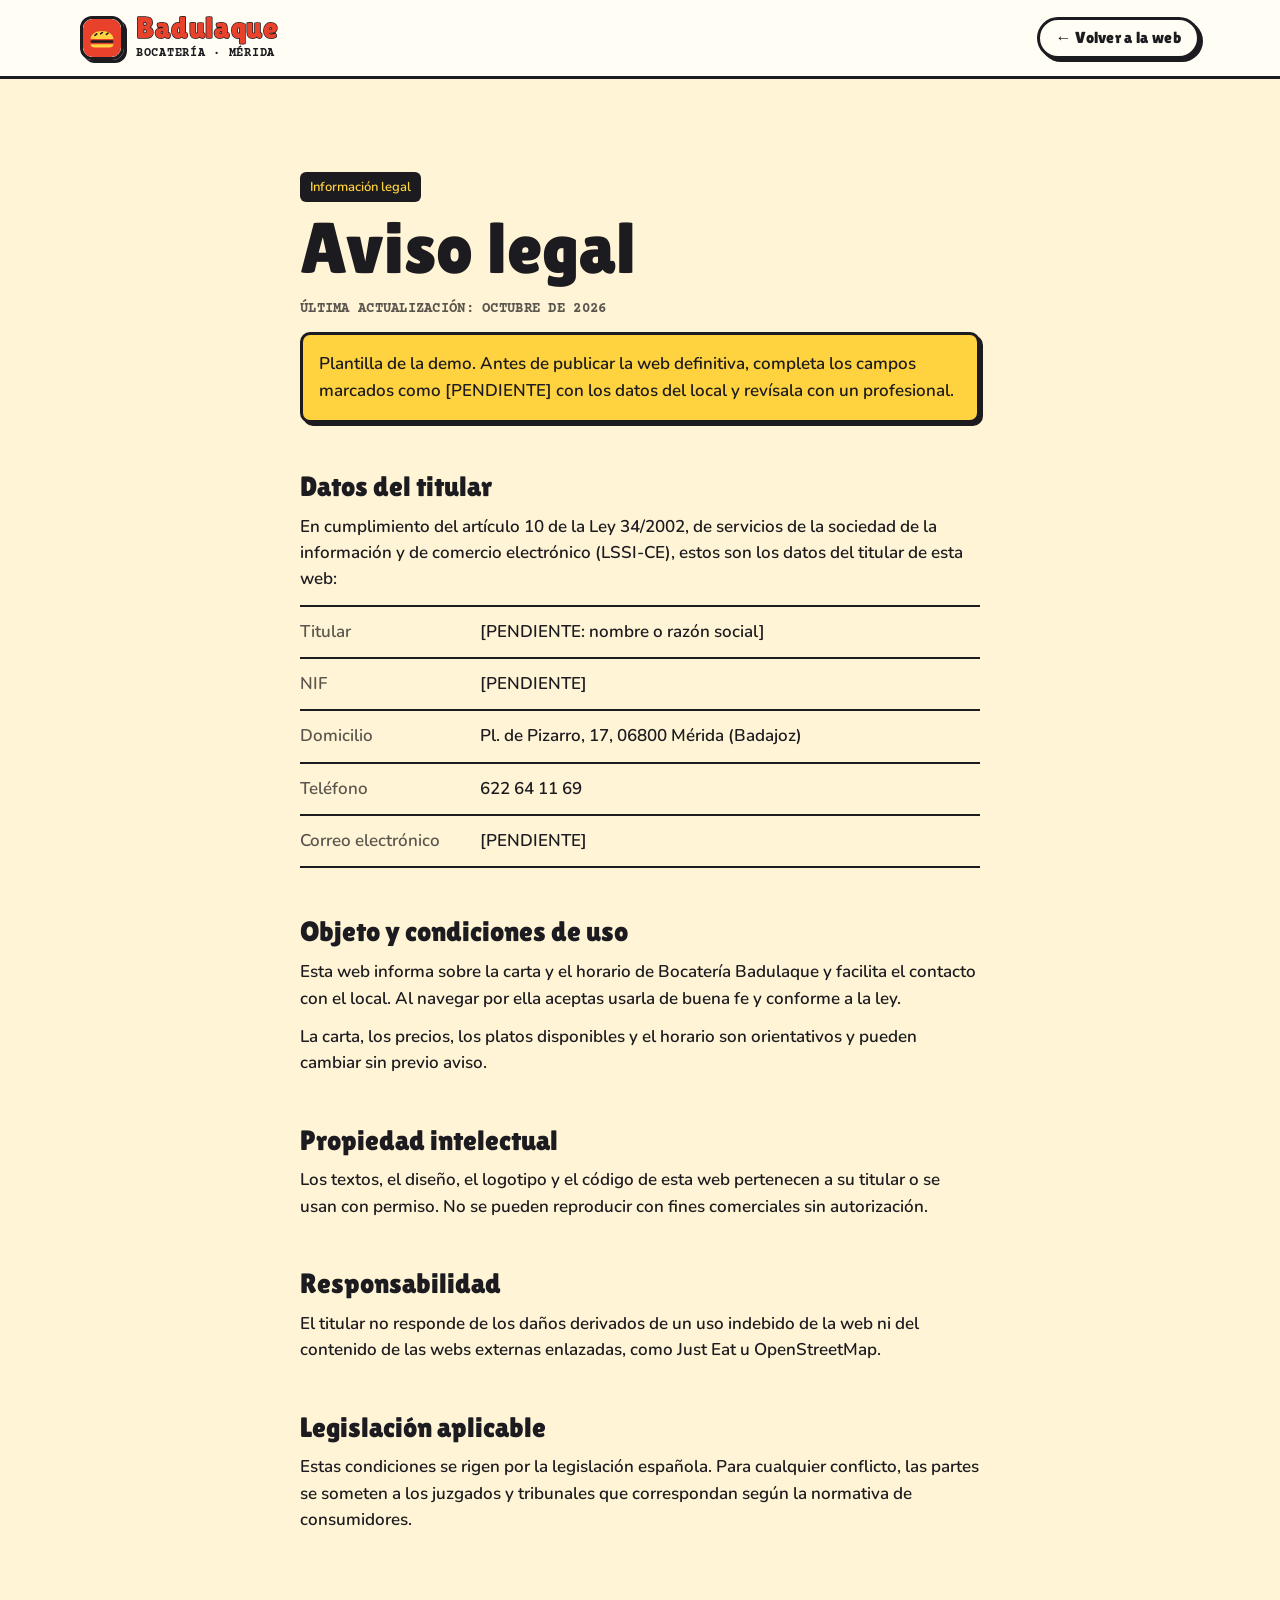
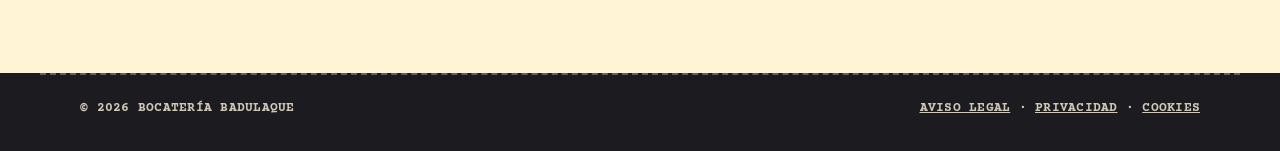
==== commit 45f70d70: "Quita el carrito y ambienta con las imágenes de referencia La carta queda solo informativa y los ped" ====
--- a/aviso-legal.html
+++ b/aviso-legal.html
@@ -39,14 +39,14 @@
     </dl>
 
     <h2>Objeto y condiciones de uso</h2>
-    <p>Esta web informa sobre la carta y el horario de Bocatería Badulaque y facilita el contacto con el local y el envío de pedidos para llevar por WhatsApp. Al navegar por ella aceptas usarla de buena fe y conforme a la ley.</p>
-    <p>La carta, los precios, los platos disponibles y el horario son orientativos. El total que muestra la comanda es aproximado; el precio final lo confirma el local y pueden cambiar sin previo aviso.</p>
+    <p>Esta web informa sobre la carta y el horario de Bocatería Badulaque y facilita el contacto con el local. Al navegar por ella aceptas usarla de buena fe y conforme a la ley.</p>
+    <p>La carta, los precios, los platos disponibles y el horario son orientativos y pueden cambiar sin previo aviso.</p>
 
     <h2>Propiedad intelectual</h2>
     <p>Los textos, el diseño, el logotipo y el código de esta web pertenecen a su titular o se usan con permiso. No se pueden reproducir con fines comerciales sin autorización.</p>
 
     <h2>Responsabilidad</h2>
-    <p>El titular no responde de los daños derivados de un uso indebido de la web ni del contenido de las webs externas enlazadas, como WhatsApp, Just Eat u OpenStreetMap.</p>
+    <p>El titular no responde de los daños derivados de un uso indebido de la web ni del contenido de las webs externas enlazadas, como Just Eat u OpenStreetMap.</p>
 
     <h2>Legislación aplicable</h2>
     <p>Estas condiciones se rigen por la legislación española. Para cualquier conflicto, las partes se someten a los juzgados y tribunales que correspondan según la normativa de consumidores.</p>
--- a/style.css
+++ b/style.css
@@ -6,8 +6,9 @@
    ========================================================= */
 :root {
   --tinta: #1C1B1F;
-  --cielo: #7CC8F0;
-  --cielo-2: #A9DCF6;
+  --cielo: #9EC3E8;
+  --cielo-2: #C4DBF1;
+  --pared: #8FB0D6;
   --amarillo: #FFD23F;
   --amarillo-2: #FFE27A;
   --rojo: #E8412C;
@@ -99,20 +100,15 @@
 .site-nav a { text-decoration: none; font-weight: 800; font-size: 16px; padding: 8px 14px; border-radius: var(--r-pill); border: 3px solid transparent; transition: border-color .15s, background-color .15s; }
 .site-nav a:hover { border-color: var(--tinta); background: var(--papel); }
 
-/* ---------- Inicio: cielo, nubes y fachada ---------- */
-.hero { position: relative; overflow: hidden; background: linear-gradient(var(--cielo) 0 70%, var(--cielo-2)); padding: clamp(24px, 5vw, 56px) 0 0; border-bottom: var(--trazo); }
-.nubes span { position: absolute; display: block; width: 180px; height: 56px; background: #fff; border-radius: 999px; opacity: .95; animation: nube 60s linear infinite; }
-.nubes span::before, .nubes span::after { content: ""; position: absolute; background: #fff; border-radius: 50%; }
-.nubes span::before { width: 84px; height: 84px; left: 28px; top: -40px; }
-.nubes span::after { width: 64px; height: 64px; left: 92px; top: -26px; }
-.nubes span:nth-child(1) { top: 90px; left: -10%; }
-.nubes span:nth-child(2) { top: 230px; left: 40%; transform: scale(.7); animation-duration: 80s; animation-delay: -30s; }
-.nubes span:nth-child(3) { top: 60px; left: 75%; transform: scale(.85); animation-duration: 70s; animation-delay: -50s; }
-@keyframes nube { from { translate: -30vw 0; } to { translate: 110vw 0; } }
-@media (prefers-reduced-motion: reduce) { .nubes span { animation: none; } }
-
-.hero__grid { position: relative; display: grid; grid-template-columns: 1fr 1.15fr; gap: clamp(24px, 4vw, 56px); align-items: end; }
-.hero__copy { padding-bottom: clamp(40px, 6vw, 80px); }
+/* ---------- Inicio: interior de la tienda ---------- */
+.hero { position: relative; overflow: hidden; padding: clamp(24px, 5vw, 56px) 0 clamp(48px, 6vw, 80px); border-bottom: var(--trazo);
+  /* pared de la tienda con una balda de golosinas al fondo */
+  background:
+    linear-gradient(transparent calc(100% - 64px), var(--madera) calc(100% - 64px) calc(100% - 52px), transparent calc(100% - 52px)),
+    repeating-linear-gradient(90deg, rgba(255,255,255,.08) 0 2px, transparent 2px 120px),
+    linear-gradient(var(--cielo), var(--cielo-2)); }
+.hero__grid { position: relative; display: grid; grid-template-columns: 1fr 1.3fr; gap: clamp(24px, 4vw, 56px); align-items: center; }
+.hero__copy { min-width: 0; }
 .status { display: inline-flex; align-items: center; gap: var(--s-2); padding: 8px 14px 8px 12px; background: var(--papel); border: var(--trazo); border-radius: var(--r-pill); box-shadow: var(--sombra-s); margin-bottom: var(--s-5); font-size: 13px; }
 .status__dot { width: 12px; height: 12px; border-radius: 50%; background: var(--rojo); border: 2px solid var(--tinta); }
 .status[data-state="open"] .status__dot { background: #4CD964; animation: parpadeo 1.6s steps(2) infinite; }
@@ -131,18 +127,20 @@
 .hero__facts dd { margin: 0; font-size: 14.5px; font-weight: 700; }
 .hero__facts strong { font: 400 24px/1 var(--f-display); margin-right: 2px; }
 
-.hero__art { margin: 0 0 -4px; position: relative; }
-.tienda { width: 100%; height: auto; overflow: visible; }
-.tienda__rotulo { font: 400 68px/1 var(--f-display); fill: var(--amarillo); stroke: var(--tinta); stroke-width: 5px; paint-order: stroke; letter-spacing: 3px; }
-.tienda__abierto { font: 700 15px/1 var(--f-mono); fill: var(--rojo); }
-.tienda__caja { font: 700 11px/1 var(--f-mono); fill: #7CFC8A; }
-.tienda__cartel { transform-box: fill-box; transform-origin: 50% 0; animation: cartel 3s ease-in-out infinite; }
-@keyframes cartel { 0%, 100% { rotate: -4deg; } 50% { rotate: 4deg; } }
-.mascota__brazo { transform-box: view-box; transform-origin: -64px -4px; animation: saludo 1.4s ease-in-out infinite; }
-@keyframes saludo { 0%, 100% { rotate: 0deg; } 50% { rotate: -22deg; } }
-.mascota__ojos { transform-box: fill-box; transform-origin: center; animation: parpado 5s infinite; }
-@keyframes parpado { 0%, 94%, 100% { scale: 1 1; } 97% { scale: 1 .1; } }
-@media (prefers-reduced-motion: reduce) { .tienda__cartel, .mascota__brazo, .mascota__ojos { animation: none; } }
+.hero__foto { margin: 0; position: relative; padding-top: 40px; }
+.hero__foto figcaption { margin-top: var(--s-5); text-align: center; font-size: 13px; }
+
+/* Marco de viñeta para las imágenes de la serie */
+.marco { margin: 0; background: var(--papel); border: var(--trazo); border-radius: var(--r); padding: 8px; box-shadow: var(--sombra); rotate: 1.5deg; }
+.marco img { width: 100%; height: auto; border: 3px solid var(--tinta); border-radius: 10px; }
+.marco--torcido { rotate: -2deg; }
+.marco--torcido-2 { rotate: 2.5deg; max-width: 360px; margin-top: var(--s-6); }
+
+/* Bocadillo de cómic sobre la imagen */
+.bocadillo-texto { position: absolute; top: 0; left: 6%; z-index: 2; background: var(--papel); border: var(--trazo); border-radius: 22px; padding: 10px 18px; font: 400 clamp(18px, 1.8vw, 24px)/1.1 var(--f-display); box-shadow: var(--sombra-s); rotate: -4deg; animation: bocadillo 3.2s ease-in-out infinite; }
+.bocadillo-texto::after { content: ""; position: absolute; left: 46%; bottom: -19px; width: 24px; height: 20px; background: var(--papel); border-right: 3px solid var(--tinta); border-bottom: 3px solid var(--tinta); clip-path: polygon(0 0, 100% 0, 100% 100%); transform: skewX(20deg); }
+@keyframes bocadillo { 0%, 100% { translate: 0 0; } 50% { translate: 0 -6px; } }
+@media (prefers-reduced-motion: reduce) { .bocadillo-texto { animation: none; } }
 
 /* ---------- Ventajas: pegatinas ---------- */
 .perks { list-style: none; margin: 0 auto; display: flex; flex-wrap: wrap; justify-content: center; gap: var(--s-3); padding-top: var(--s-7); padding-bottom: 0; }
@@ -176,7 +174,7 @@
 .carta__panel.is-leaving { opacity: 0; transform: translateY(6px); }
 .carta__intro { margin-bottom: var(--s-5); max-width: 38em; font-weight: 700; }
 .items { list-style: none; margin: 0; padding: 0; display: grid; grid-template-columns: repeat(2, minmax(0, 1fr)); gap: var(--s-6) var(--s-4); }
-.item { position: relative; display: grid; grid-template-columns: 1fr auto; grid-template-rows: 1fr auto; gap: var(--s-3); padding: var(--s-5) var(--s-4) var(--s-4); background: var(--papel); border: var(--trazo); border-radius: var(--r); box-shadow: var(--sombra-s); }
+.item { position: relative; display: grid; grid-template-rows: 1fr auto; gap: var(--s-3); padding: var(--s-5) var(--s-4) var(--s-4); background: var(--papel); border: var(--trazo); border-radius: var(--r); box-shadow: var(--sombra-s); }
 /* la balda de madera bajo cada producto */
 .item::after { content: ""; position: absolute; left: -10px; right: -10px; bottom: -17px; height: 10px; background: var(--madera); border: 3px solid var(--tinta); border-radius: 4px; }
 .item > div { grid-column: 1 / -1; }
@@ -184,40 +182,14 @@
 .item h3 .badge { display: inline-block; font: 700 11px/1 var(--f-mono); text-transform: uppercase; margin-left: 6px; padding: 5px 7px; border-radius: 4px; background: var(--rojo); color: var(--papel); border: 2px solid var(--tinta); transform: rotate(-4deg); position: relative; top: -4px; }
 .item p { color: #4A463F; font-size: 15px; font-weight: 600; margin-top: 6px; }
 .item__price { align-self: end; justify-self: start; font: 400 22px/1 var(--f-display); background: var(--amarillo); padding: 8px 12px 6px; border: var(--trazo); border-radius: 6px; transform: rotate(-3deg); box-shadow: var(--sombra-s); }
-.add { align-self: end; width: 48px; height: 48px; border-radius: 50%; border: var(--trazo); background: var(--verde); color: var(--papel); box-shadow: var(--sombra-s); cursor: pointer; display: grid; place-items: center; transition: transform .15s var(--rebote), box-shadow .12s, background-color .15s; position: relative; }
-.add:hover { transform: translate(-1px, -1px) rotate(90deg); box-shadow: 4px 4px 0 var(--tinta); }
-.add:active { transform: translate(2px, 2px) scale(.92); box-shadow: 0 0 0 var(--tinta); }
-.add svg { width: 18px; height: 18px; }
-.add svg path { stroke-width: 3; }
-.add[data-qty]:not([data-qty="0"])::after { content: attr(data-qty); position: absolute; top: -10px; right: -10px; min-width: 26px; height: 26px; padding: 0 6px; border-radius: 13px; background: var(--rojo); color: var(--papel); border: 2px solid var(--tinta); font: 400 15px/22px var(--f-display); text-align: center; }
 .carta__note { color: var(--gris); margin-top: var(--s-7); font-size: 12.5px; }
 
-/* ---------- Ticket de caja ---------- */
-.comanda { position: sticky; top: 100px; }
-.comanda__paper { background: #fff; color: var(--tinta); padding: var(--s-6) var(--s-5) var(--s-5); border: var(--trazo); border-bottom: 0; border-radius: 6px 6px 0 0; position: relative; box-shadow: var(--sombra); font-family: var(--f-mono); transform: rotate(.6deg); }
-.comanda__paper::after { content: ""; position: absolute; left: -3px; right: -3px; bottom: -14px; height: 14px; background:
-  linear-gradient(135deg, #fff 50%, transparent 50%) 0 0 / 14px 14px repeat-x,
-  linear-gradient(-135deg, #fff 50%, transparent 50%) 0 0 / 14px 14px repeat-x; border-left: 3px solid var(--tinta); border-right: 3px solid var(--tinta); }
-.comanda__head { display: flex; justify-content: space-between; padding-bottom: var(--s-4); border-bottom: 2px dashed var(--tinta); font-size: 12.5px; }
-.comanda__head p:first-child { font-size: 15px; }
-.comanda__empty { padding: var(--s-6) 0; font-size: 15px; }
-.comanda__lines { list-style: none; margin: 0; padding: var(--s-3) 0; }
-.comanda__lines li { display: grid; grid-template-columns: auto 1fr auto auto; gap: var(--s-3); align-items: center; padding: 7px 0; font-size: 15px; }
-.comanda__lines .q, .comanda__lines .p { font-weight: 700; font-variant-numeric: tabular-nums; }
-.comanda__lines button { width: 28px; height: 28px; border-radius: 50%; border: 2px solid var(--tinta); background: var(--papel); cursor: pointer; display: grid; place-items: center; transition: background-color .15s, transform .1s; }
-.comanda__lines button:hover { background: var(--amarillo); }
-.comanda__lines button:active { transform: scale(.9); }
-.comanda__lines li.is-new { animation: lineIn .4s var(--ease-out); }
-@keyframes lineIn { from { background: var(--amarillo-2); } to { background: transparent; } }
-.comanda__total { display: flex; justify-content: space-between; align-items: baseline; padding: var(--s-4) 0; border-top: 2px dashed var(--tinta); border-bottom: 2px dashed var(--tinta); }
-.comanda__total strong { font: 400 36px/1 var(--f-display); }
-.comanda__fields { display: grid; grid-template-columns: 1fr 1fr; gap: var(--s-3); margin: var(--s-5) 0; }
-.comanda__fields label { display: flex; flex-direction: column; gap: 6px; }
-.comanda__fields .mono { font-size: 12px; }
-.comanda__fields input, .comanda__fields select { min-height: 46px; padding: 0 12px; border-radius: var(--r-s); border: var(--trazo); background: var(--crema); width: 100%; font-family: var(--f-text); font-weight: 700; }
-.comanda__clear { display: block; margin: var(--s-4) auto 0; background: none; border: 0; cursor: pointer; text-decoration: underline; text-underline-offset: 3px; font-size: 13px; }
-.comanda__clear:hover { color: var(--rojo); }
-.comanda__gracias { text-align: center; margin-top: var(--s-4); font-size: 13px; }
+.mostrador { position: sticky; top: 100px; display: flex; flex-direction: column; gap: var(--s-6); }
+.mostrador__cartel { background: var(--rojo); color: var(--papel); border: var(--trazo); border-radius: var(--r); padding: var(--s-5); box-shadow: var(--sombra); }
+.mostrador__cartel .eyebrow { background: var(--papel); color: var(--tinta); }
+.mostrador__cartel h3 { font: 400 34px/1 var(--f-display); margin-bottom: var(--s-3); }
+.mostrador__cartel p { font-weight: 700; margin-bottom: var(--s-5); }
+.mostrador__estado { margin: var(--s-4) 0 0 !important; font-size: 13px; text-align: center; }
 
 /* ---------- Opiniones: bocadillos de cómic ---------- */
 .opiniones { background: var(--amarillo); border-top: var(--trazo); border-bottom: var(--trazo); }
@@ -259,7 +231,7 @@
 .map__link:hover { color: var(--rojo); }
 
 /* ---------- FAQ ---------- */
-.faq__grid { display: grid; grid-template-columns: 5fr 7fr; gap: clamp(32px, 5vw, 80px); }
+.faq__grid { display: grid; grid-template-columns: 5fr 7fr; gap: clamp(32px, 5vw, 80px); align-items: start; }
 .faq__list { display: flex; flex-direction: column; gap: var(--s-3); }
 .faq__list details { background: var(--papel); border: var(--trazo); border-radius: var(--r-s); box-shadow: var(--sombra-s); }
 .faq__list summary { list-style: none; cursor: pointer; padding: var(--s-4) 52px var(--s-4) var(--s-5); font: 400 21px/1.2 var(--f-display); position: relative; }
@@ -295,6 +267,8 @@
 .js .reveal.is-in { opacity: 1; transform: none; }
 .js .quote--big.reveal.is-in { transform: rotate(-1deg); }
 .js .quote--tags.reveal.is-in { transform: rotate(1.5deg); }
+.js .marco.reveal { transform: translateY(20px); }
+.js .marco.reveal.is-in { transform: none; }
 @media (prefers-reduced-motion: reduce) { .js .reveal { opacity: 1; transform: none; transition: none; } }
 
 /* ---------- Páginas legales ---------- */
@@ -319,18 +293,19 @@
    ========================================================= */
 @media (max-width: 1040px) {
   .carta__grid { grid-template-columns: minmax(0, 1fr) 320px; }
+  .hero__grid { grid-template-columns: minmax(0, 1fr) minmax(0, 1fr); }
   .items { grid-template-columns: minmax(0, 1fr); }
 }
 
 @media (max-width: 860px) {
   .site-nav { display: none; }
   .hero__grid { grid-template-columns: minmax(0, 1fr); }
-  .hero__art { max-width: 520px; width: 100%; margin: 0 auto -4px; }
-  .hero__copy { padding-bottom: 0; }
+  .hero__foto { max-width: 560px; width: 100%; margin: 0 auto; }
+  .hero { background: repeating-linear-gradient(90deg, rgba(255,255,255,.08) 0 2px, transparent 2px 120px), linear-gradient(var(--cielo), var(--cielo-2)); }
   .carta__grid { grid-template-columns: minmax(0, 1fr); }
   .carta__menu { min-width: 0; }
   .items { grid-template-columns: repeat(2, minmax(0, 1fr)); }
-  .comanda { position: static; max-width: 460px; }
+  .mostrador { position: static; max-width: 520px; }
   .opiniones__grid, .donde__grid, .faq__grid { grid-template-columns: minmax(0, 1fr); }
   .map { min-height: 320px; }
   .mobile-cta {
